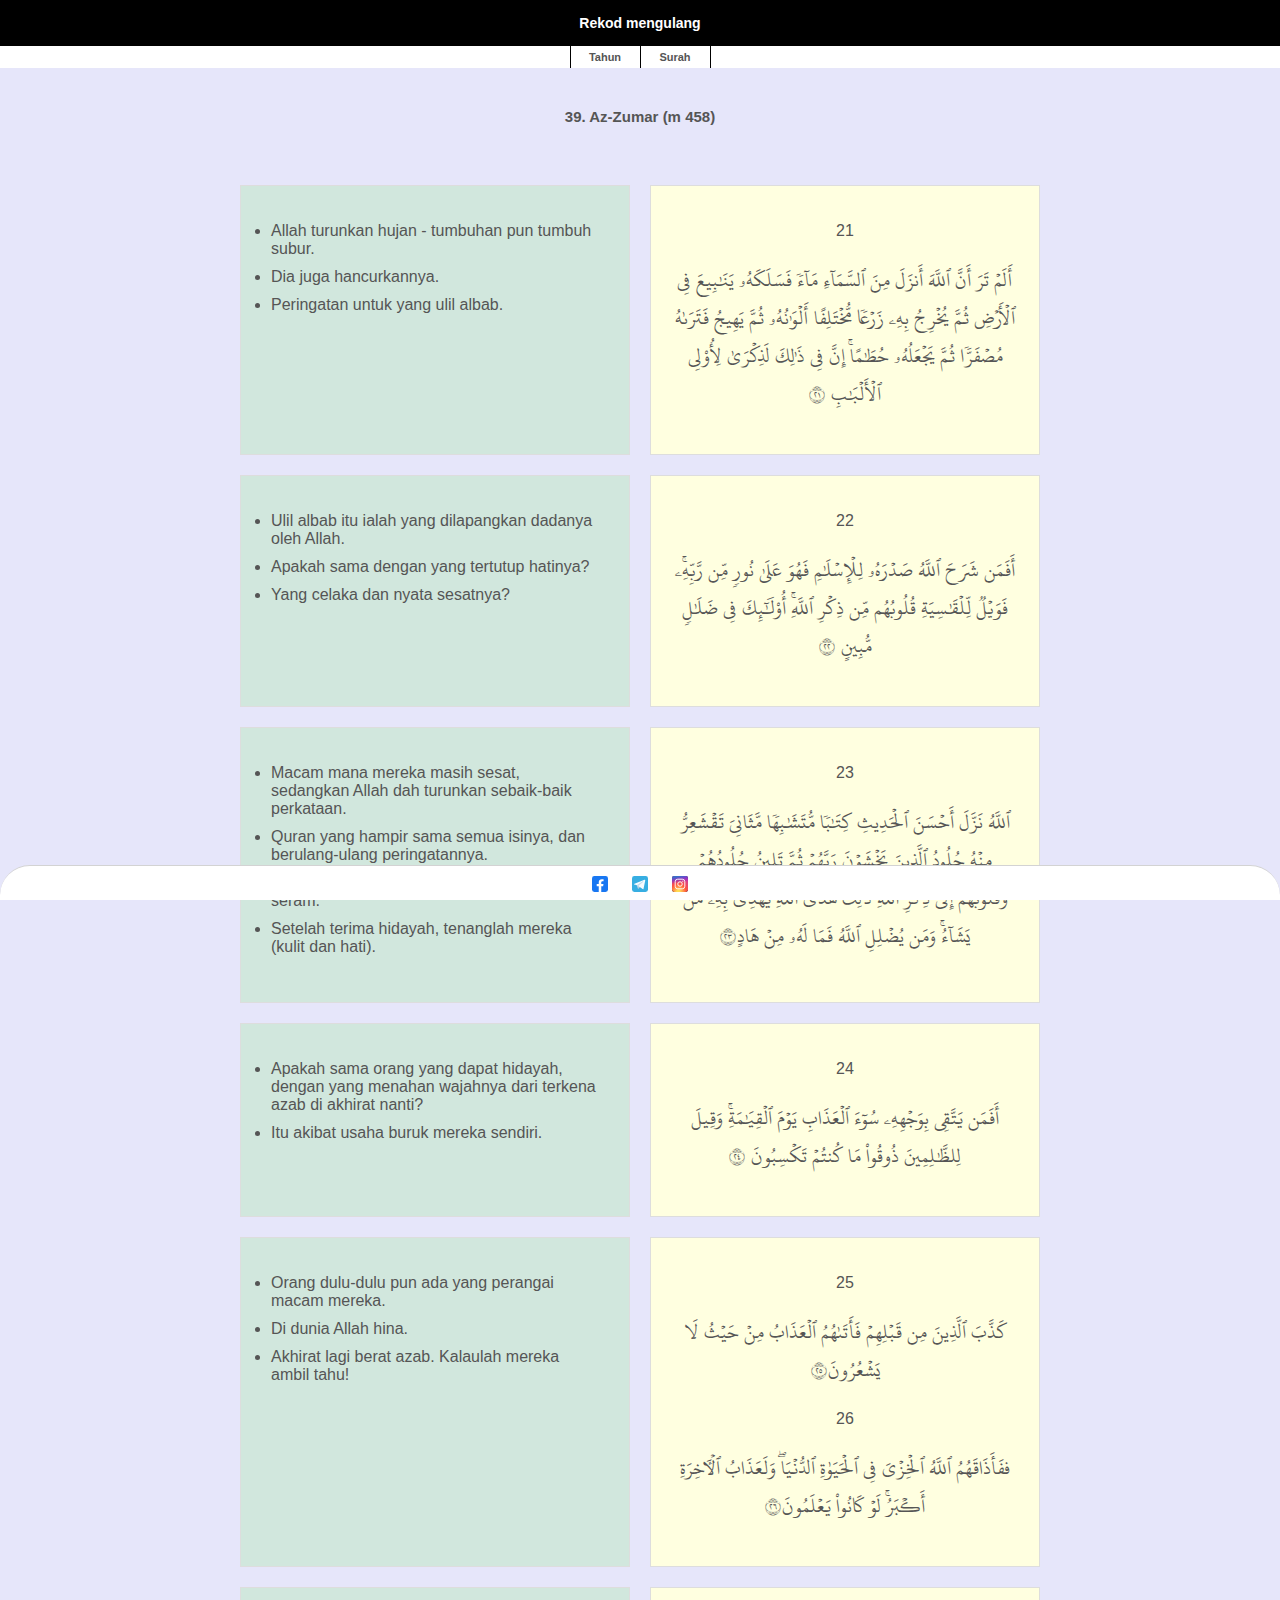
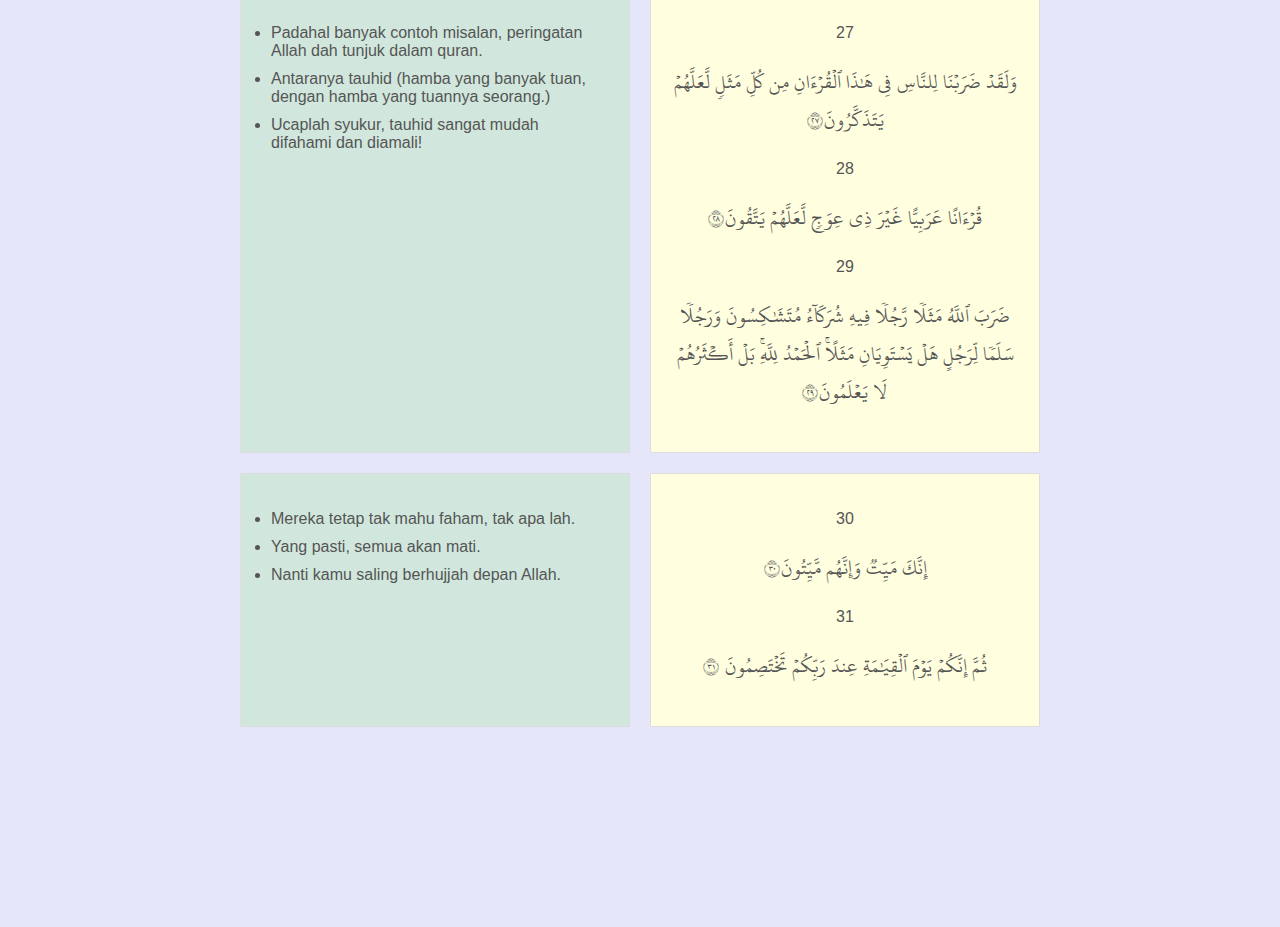
==== 039.azzumar.html @ 5398321b "a" ====
<!DOCTYPE html>
<html lang="en">
<head>
  <meta charset="UTF-8">
  <meta name="viewport" content="width=device-width, initial-scale=1.0">
  <title>Faham Hafal</title>
  <script src="scriptheader2.js"></script>
  <script src="header.js"></script>
  <link rel="stylesheet" href="faham/style.css">
</head>
<body>

<header2-component></header2-component>
<header-component></header-component>

<main>
<a class="name">39. Az-Zumar (m 458)</a>
	<div class="container-group">
		<div class="container container1">
			<ul>
			<li>Allah turunkan hujan - tumbuhan pun tumbuh subur.</li>
			<li>Dia juga hancurkannya.</li>
			<li>Peringatan untuk yang ulil albab.</li>
			</ul>
		</div>
		<div class="container container2">
			<p>21</p>
			<p class="qur">أَلَمۡ تَرَ أَنَّ ٱللَّهَ أَنزَلَ مِنَ ٱلسَّمَآءِ مَآءٗ فَسَلَكَهُۥ يَنَٰبِيعَ فِي ٱلۡأَرۡضِ ثُمَّ يُخۡرِجُ بِهِۦ زَرۡعٗا مُّخۡتَلِفًا أَلۡوَٰنُهُۥ ثُمَّ يَهِيجُ فَتَرَىٰهُ مُصۡفَرّٗا ثُمَّ يَجۡعَلُهُۥ حُطَٰمًاۚ إِنَّ فِي ذَٰلِكَ لَذِكۡرَىٰ لِأُوْلِي ٱلۡأَلۡبَٰبِ ٢١</p>
		</div>
	</div>
	<div class="container-group">
		<div class="container container1">
			<ul>
			<li>Ulil albab itu ialah yang dilapangkan dadanya oleh Allah.</li>
			<li>Apakah sama dengan yang tertutup hatinya?</li>
			<li>Yang celaka dan nyata sesatnya?</li>
			</ul>
		</div>
		<div class="container container2">
			<p>22</p>
			<p class="qur">أَفَمَن شَرَحَ ٱللَّهُ صَدۡرَهُۥ لِلۡإِسۡلَٰمِ فَهُوَ عَلَىٰ نُورٖ مِّن رَّبِّهِۦۚ فَوَيۡلٞ لِّلۡقَٰسِيَةِ قُلُوبُهُم مِّن ذِكۡرِ ٱللَّهِۚ أُوْلَٰٓئِكَ فِي ضَلَٰلٖ مُّبِينٍ ٢٢</p>
		</div>
	</div>
	<div class="container-group">
		<div class="container container1">
			<ul>
			<li>Macam mana mereka masih sesat, sedangkan Allah dah turunkan sebaik-baik perkataan.</li>
			<li>Quran yang hampir sama semua isinya, dan berulang-ulang peringatannya.</li>
			<li>Yang takutkan Tuhan, awalnya merasa seram.</li>
			<li>Setelah terima hidayah, tenanglah mereka (kulit dan hati).</li>
			</ul>
		</div>
		<div class="container container2">
			<p>23</p>
			<p class="qur">ٱللَّهُ نَزَّلَ أَحۡسَنَ ٱلۡحَدِيثِ كِتَٰبٗا مُّتَشَٰبِهٗا مَّثَانِيَ تَقۡشَعِرُّ مِنۡهُ جُلُودُ ٱلَّذِينَ يَخۡشَوۡنَ رَبَّهُمۡ ثُمَّ تَلِينُ جُلُودُهُمۡ وَقُلُوبُهُمۡ إِلَىٰ ذِكۡرِ ٱللَّهِۚ ذَٰلِكَ هُدَى ٱللَّهِ يَهۡدِي بِهِۦ مَن يَشَآءُۚ وَمَن يُضۡلِلِ ٱللَّهُ فَمَا لَهُۥ مِنۡ هَادٍ٢٣</p>
		</div>
	</div>
	<div class="container-group">
		<div class="container container1">
			<ul>
			<li>Apakah sama orang yang dapat hidayah, dengan yang menahan wajahnya dari terkena azab di akhirat nanti?</li>
			<li>Itu akibat usaha buruk mereka sendiri.</li>
			</ul>
		</div>
		<div class="container container2">
			<p>24</p>
			<p class="qur">أَفَمَن يَتَّقِي بِوَجۡهِهِۦ سُوٓءَ ٱلۡعَذَابِ يَوۡمَ ٱلۡقِيَٰمَةِۚ وَقِيلَ لِلظَّٰلِمِينَ ذُوقُواْ مَا كُنتُمۡ تَكۡسِبُونَ ٢٤</p>
		</div>
	</div>
	<div class="container-group">
		<div class="container container1">
			<ul>
			<li>Orang dulu-dulu pun ada yang perangai macam mereka.</li>
			<li>Di dunia Allah hina.</li>
			<li>Akhirat lagi berat azab. Kalaulah mereka ambil tahu!</li>
			</ul>
		</div>
		<div class="container container2">
			<p>25</p>
			<p class="qur">كَذَّبَ ٱلَّذِينَ مِن قَبۡلِهِمۡ فَأَتَىٰهُمُ ٱلۡعَذَابُ مِنۡ حَيۡثُ لَا يَشۡعُرُونَ٢٥</p>
			<p>26</p>
			<p class="qur">ففَأَذَاقَهُمُ ٱللَّهُ ٱلۡخِزۡيَ فِي ٱلۡحَيَوٰةِ ٱلدُّنۡيَاۖ وَلَعَذَابُ ٱلۡأٓخِرَةِ أَكۡبَرُۚ لَوۡ كَانُواْ يَعۡلَمُونَ٢٦</p>
		</div>
	</div>
	<div class="container-group">
		<div class="container container1">
			<ul>
			<li>Padahal banyak contoh misalan, peringatan Allah dah tunjuk dalam quran.</li>
			<li>Antaranya tauhid (hamba yang banyak tuan, dengan hamba yang tuannya seorang.)</li>
			<li>Ucaplah syukur, tauhid sangat mudah difahami dan diamali!</li>
			</ul>
		</div>
		<div class="container container2">
			<p>27</p>
			<p class="qur">وَلَقَدۡ ضَرَبۡنَا لِلنَّاسِ فِي هَٰذَا ٱلۡقُرۡءَانِ مِن كُلِّ مَثَلٖ لَّعَلَّهُمۡ يَتَذَكَّرُونَ٢٧</p>
			<p>28</p>
			<p class="qur">قُرۡءَانًا عَرَبِيًّا غَيۡرَ ذِي عِوَجٖ لَّعَلَّهُمۡ يَتَّقُونَ٢٨</p>
			<p>29</p>
			<p class="qur">ضَرَبَ ٱللَّهُ مَثَلٗا رَّجُلٗا فِيهِ شُرَكَآءُ مُتَشَٰكِسُونَ وَرَجُلٗا سَلَمٗا لِّرَجُلٍ هَلۡ يَسۡتَوِيَانِ مَثَلًاۚ ٱلۡحَمۡدُ لِلَّهِۚ بَلۡ أَكۡثَرُهُمۡ لَا يَعۡلَمُونَ٢٩</p>
		</div>
	</div>
	<div class="container-group">
		<div class="container container1">
			<ul>
			<li>Mereka tetap tak mahu faham, tak apa lah.</li>
			<li>Yang pasti, semua akan mati.</li>
			<li>Nanti kamu saling berhujjah depan Allah.</li>
			</ul>
		</div>
		<div class="container container2">
			<p>30</p>
			<p class="qur">إِنَّكَ مَيِّتٞ وَإِنَّهُم مَّيِّتُونَ٣٠</p>
			<p>31</p>
			<p class="qur">ثُمَّ إِنَّكُمۡ يَوۡمَ ٱلۡقِيَٰمَةِ عِندَ رَبِّكُمۡ تَخۡتَصِمُونَ ٣١</p>
		</div>
	</div>
</main>

</body>
</html>
---- faham/style.css ----
@font-face { font-family: amiri; src: url('AmiriQuran-Regular.ttf'); }
@font-face { font-family: hafs; src: url('hafs.ttf'); }
@font-face { font-family: uthman; src: url('uthman.ttf'); }

body {
	overflow-y: scroll;
	background-color: #E6E6FA;
	margin: 0;
	font-size: 16px;
	font-family: Arial, sans-serif;
	color: #555;	
}

.qur {
    direction: rtl;
	font-family: hafs;
    font-size: 21px;
}

main {
	margin: 0px auto;
	max-width: 50rem;
	width: 95%;
	margin-bottom: 200px;
	display: flex;
	flex-direction: column;
	gap: 20px; /* Space between each container group */
}

.name {
	font-size: 15px;
	color: #555;
	font-weight: bold;
	display: block;
	text-align: center;
	margin: 40px 20px;
}

.container-group {
	display: flex;
	gap: 20px; /* Space between containers within the group */
}

.container {
	flex: 1;
	padding: 20px;
	background-color: lightgray;
	border: 1px solid #ddd;
}

.container1 {
	background-color: #d1e7dd; /* Light green */
	text-align: left;
}

.container2 {
	background-color: lightyellow;
	text-align: center;
}

ul {
	padding: 0 10px;
}

li {
	padding-bottom: 10px;
}

@media (max-width: 600px) {
	.container-group {
		flex-direction: column;
		}
	}
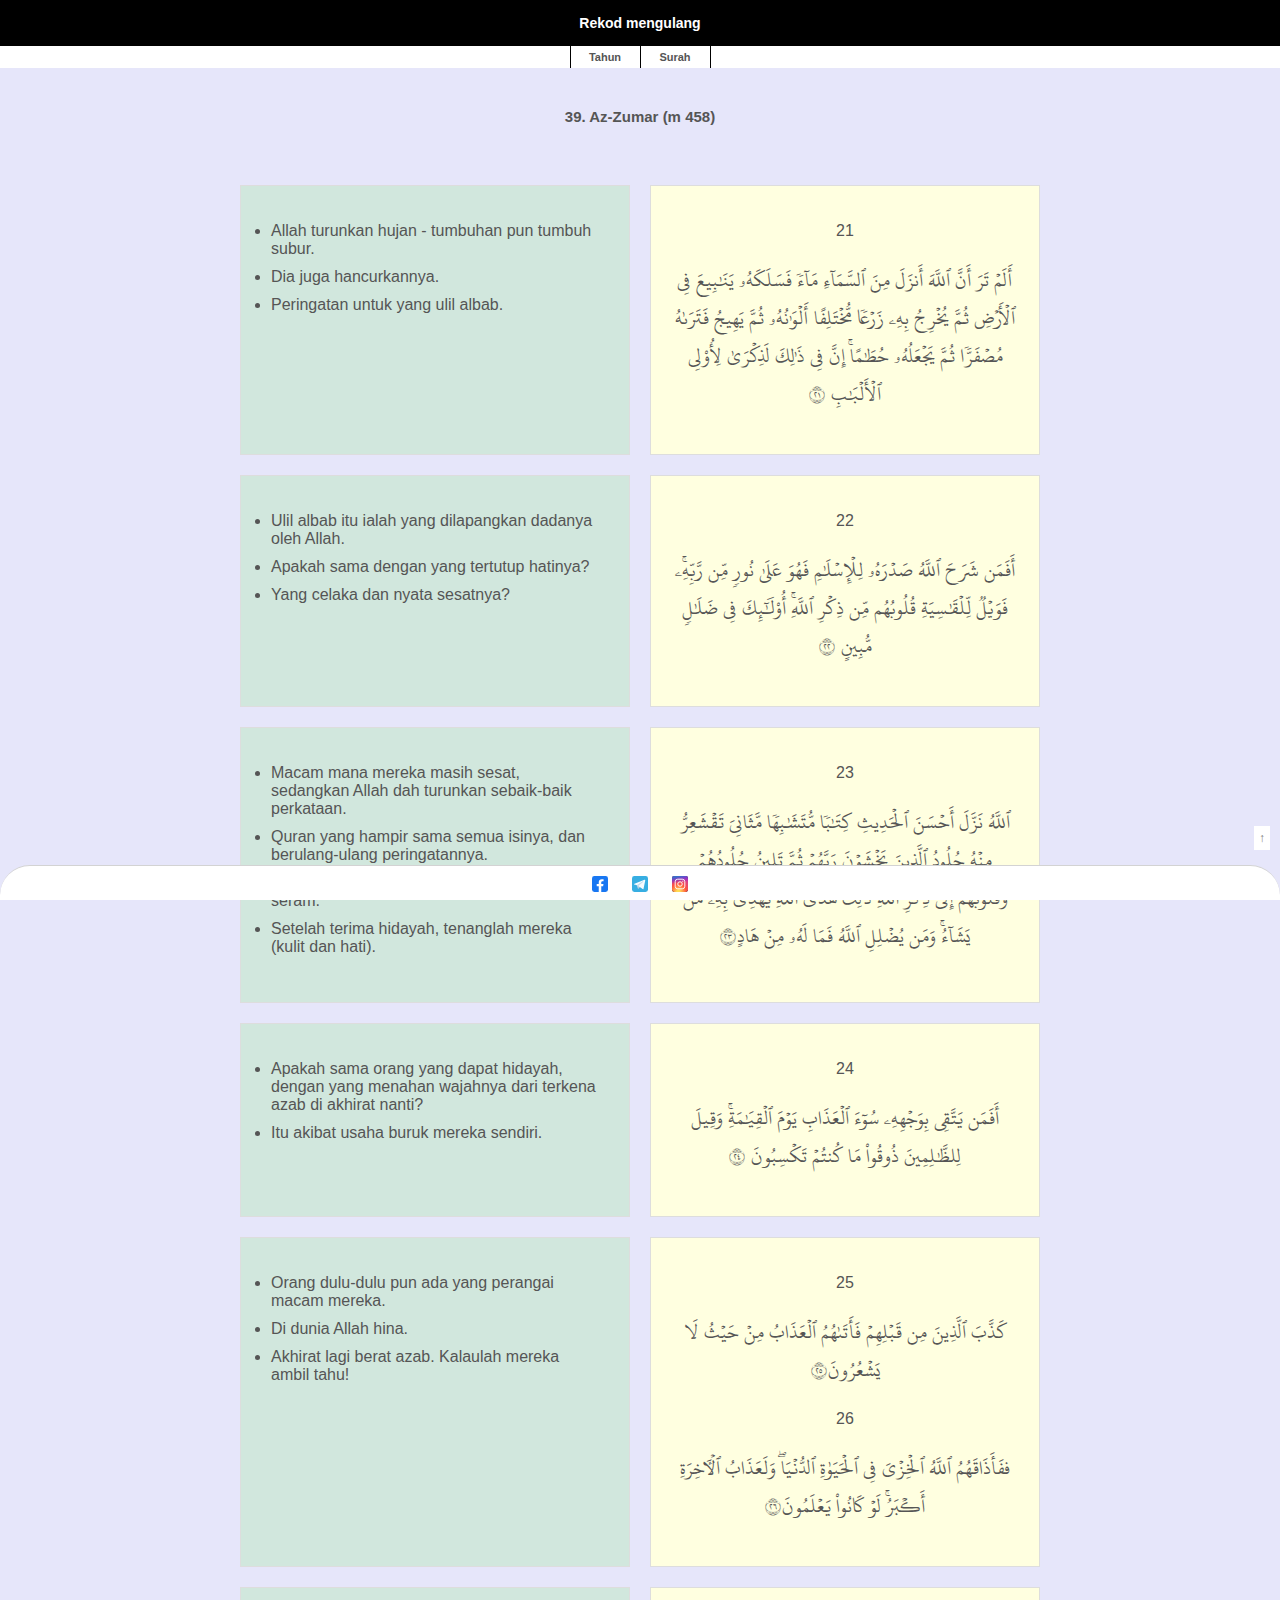
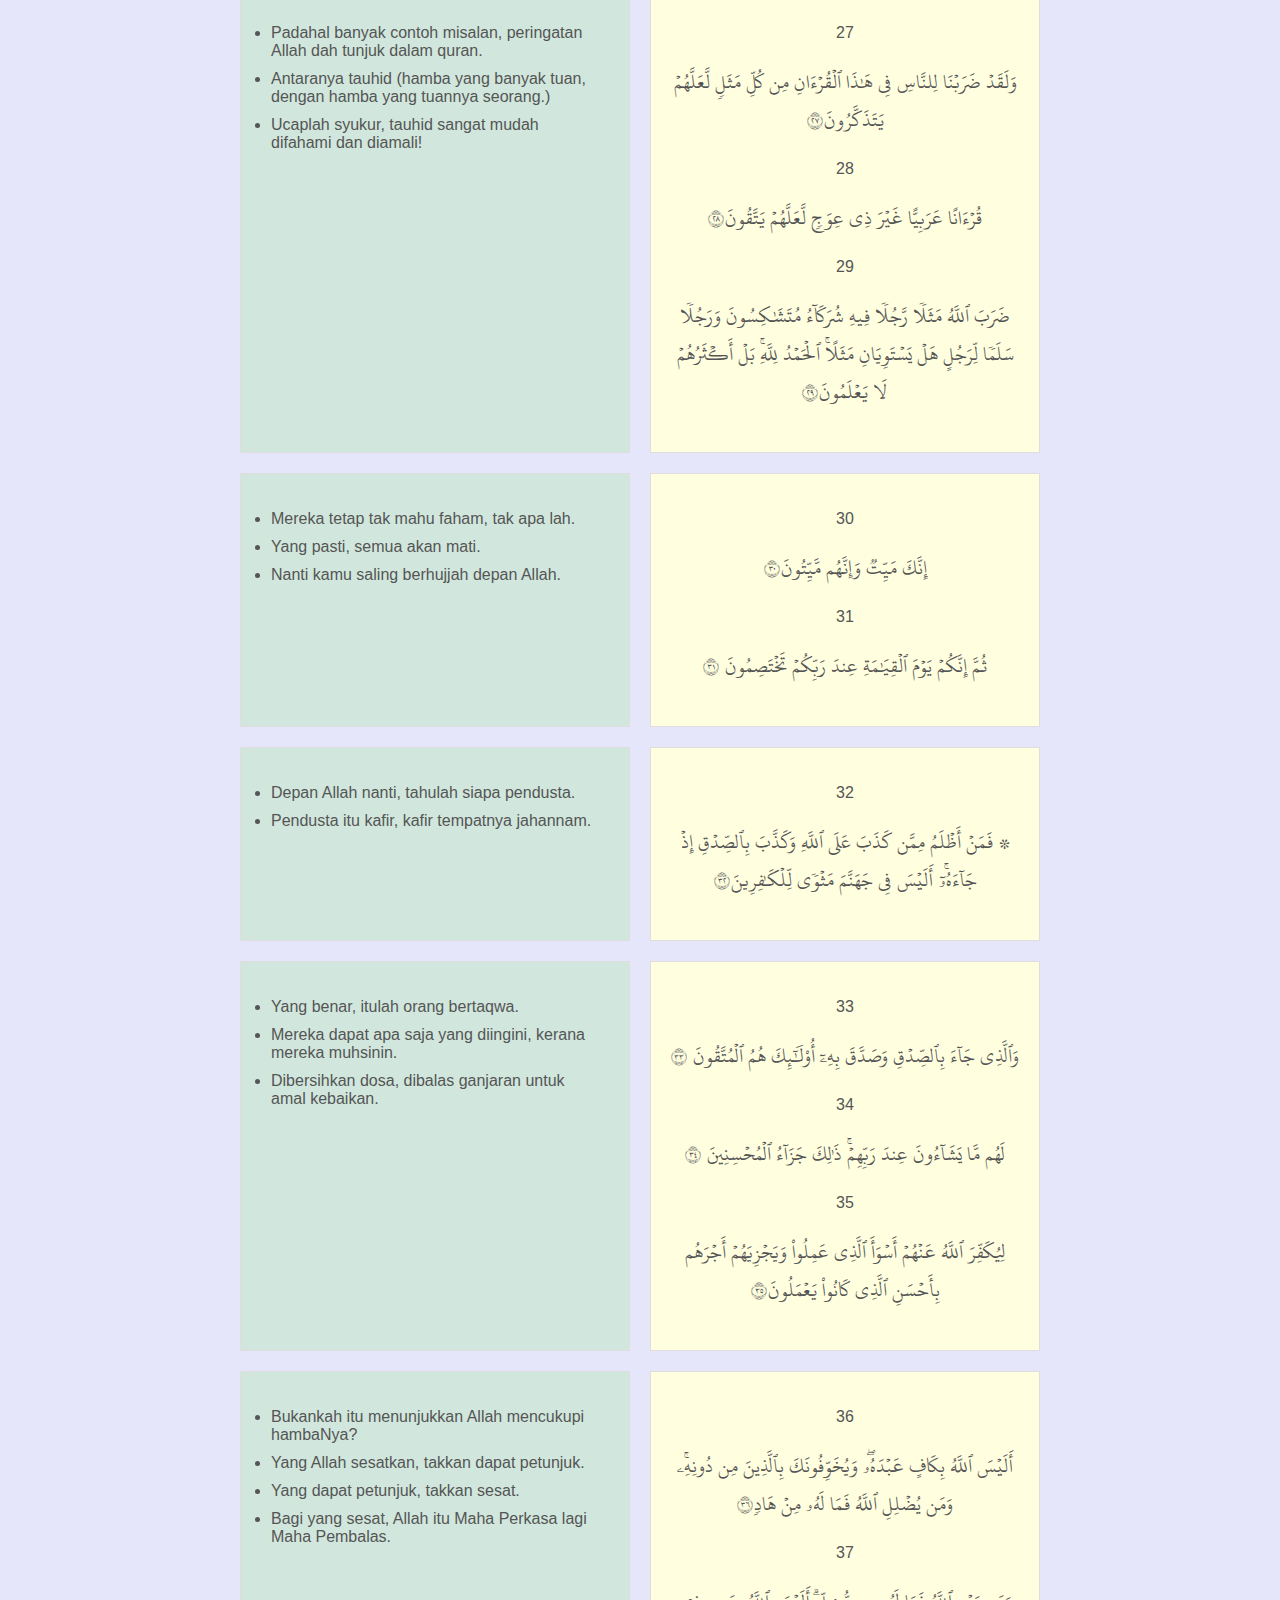
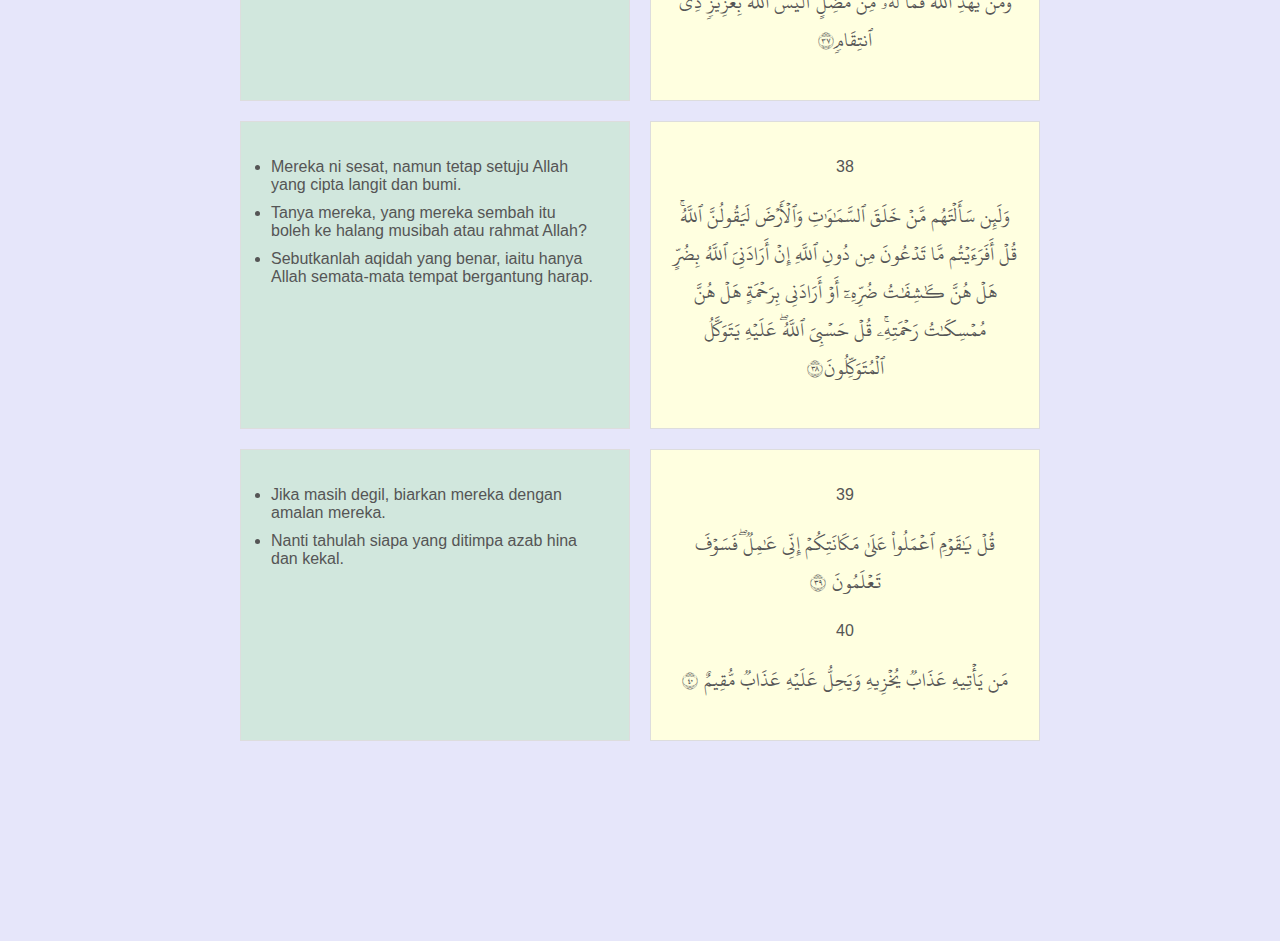
==== commit e2751a64: "a" ====
--- a/039.azzumar.html
+++ b/039.azzumar.html
@@ -114,6 +114,78 @@
 			<p class="qur">ثُمَّ إِنَّكُمۡ يَوۡمَ ٱلۡقِيَٰمَةِ عِندَ رَبِّكُمۡ تَخۡتَصِمُونَ ٣١</p>
 		</div>
 	</div>
+	<div class="container-group">
+		<div class="container container1">
+			<ul>
+			<li>Depan Allah nanti, tahulah siapa pendusta.</li>
+			<li>Pendusta itu kafir, kafir tempatnya jahannam.</li>
+			</ul>
+		</div>
+		<div class="container container2">
+			<p>32</p>
+			<p class="qur">۞ فَمَنۡ أَظۡلَمُ مِمَّن كَذَبَ عَلَى ٱللَّهِ وَكَذَّبَ بِٱلصِّدۡقِ إِذۡ جَآءَهُۥٓۚ أَلَيۡسَ فِي جَهَنَّمَ مَثۡوٗى لِّلۡكَٰفِرِينَ٣٢</p>
+		</div>
+	</div>
+	<div class="container-group">
+		<div class="container container1">
+			<ul>
+			<li>Yang benar, itulah orang bertaqwa.</li>
+			<li>Mereka dapat apa saja yang diingini, kerana mereka muhsinin.</li>
+			<li>Dibersihkan dosa, dibalas ganjaran untuk amal kebaikan.</li>
+			</ul>
+		</div>
+		<div class="container container2">
+			<p>33</p>
+			<p class="qur">وَٱلَّذِي جَآءَ بِٱلصِّدۡقِ وَصَدَّقَ بِهِۦٓ أُوْلَٰٓئِكَ هُمُ ٱلۡمُتَّقُونَ ٣٣</p>
+			<p>34</p>
+			<p class="qur">لَهُم مَّا يَشَآءُونَ عِندَ رَبِّهِمۡۚ ذَٰلِكَ جَزَآءُ ٱلۡمُحۡسِنِينَ ٣٤</p>
+			<p>35</p>
+			<p class="qur">لِيُكَفِّرَ ٱللَّهُ عَنۡهُمۡ أَسۡوَأَ ٱلَّذِي عَمِلُواْ وَيَجۡزِيَهُمۡ أَجۡرَهُم بِأَحۡسَنِ ٱلَّذِي كَانُواْ يَعۡمَلُونَ٣٥</p>
+		</div>
+	</div>
+	<div class="container-group">
+		<div class="container container1">
+			<ul>
+			<li>Bukankah itu menunjukkan Allah mencukupi hambaNya?</li>
+			<li>Yang Allah sesatkan, takkan dapat petunjuk.</li>
+			<li>Yang dapat petunjuk, takkan sesat.</li>
+			<li>Bagi yang sesat, Allah itu Maha Perkasa lagi Maha Pembalas.</li>
+			</ul>
+		</div>
+		<div class="container container2">
+			<p>36</p>
+			<p class="qur">أَلَيۡسَ ٱللَّهُ بِكَافٍ عَبۡدَهُۥۖ وَيُخَوِّفُونَكَ بِٱلَّذِينَ مِن دُونِهِۦۚ وَمَن يُضۡلِلِ ٱللَّهُ فَمَا لَهُۥ مِنۡ هَادٖ٣٦</p>
+			<p>37</p>
+			<p class="qur">وَمَن يَهۡدِ ٱللَّهُ فَمَا لَهُۥ مِن مُّضِلٍّۗ أَلَيۡسَ ٱللَّهُ بِعَزِيزٖ ذِي ٱنتِقَامٖ٣٧</p>
+		</div>
+	</div>
+	<div class="container-group">
+		<div class="container container1">
+			<ul>
+			<li>Mereka ni sesat, namun tetap setuju Allah yang cipta langit dan bumi.</li>
+			<li>Tanya mereka, yang mereka sembah itu boleh ke halang musibah atau rahmat Allah?</li>
+			<li>Sebutkanlah aqidah yang benar, iaitu hanya Allah semata-mata tempat bergantung harap.</li>
+			</ul>
+		</div>
+		<div class="container container2">
+			<p>38</p>
+			<p class="qur">وَلَئِن سَأَلۡتَهُم مَّنۡ خَلَقَ ٱلسَّمَٰوَٰتِ وَٱلۡأَرۡضَ لَيَقُولُنَّ ٱللَّهُۚ قُلۡ أَفَرَءَيۡتُم مَّا تَدۡعُونَ مِن دُونِ ٱللَّهِ إِنۡ أَرَادَنِيَ ٱللَّهُ بِضُرٍّ هَلۡ هُنَّ كَٰشِفَٰتُ ضُرِّهِۦٓ أَوۡ أَرَادَنِي بِرَحۡمَةٍ هَلۡ هُنَّ مُمۡسِكَٰتُ رَحۡمَتِهِۦۚ قُلۡ حَسۡبِيَ ٱللَّهُۖ عَلَيۡهِ يَتَوَكَّلُ ٱلۡمُتَوَكِّلُونَ٣٨</p>
+		</div>
+	</div>
+	<div class="container-group">
+		<div class="container container1">
+			<ul>
+			<li>Jika masih degil, biarkan mereka dengan amalan mereka.</li>
+			<li>Nanti tahulah siapa yang ditimpa azab hina dan kekal.</li>
+			</ul>
+		</div>
+		<div class="container container2">
+			<p>39</p>
+			<p class="qur">قُلۡ يَٰقَوۡمِ ٱعۡمَلُواْ عَلَىٰ مَكَانَتِكُمۡ إِنِّي عَٰمِلٞۖ فَسَوۡفَ تَعۡلَمُونَ ٣٩</p>
+			<p>40</p>
+			<p class="qur">مَن يَأۡتِيهِ عَذَابٞ يُخۡزِيهِ وَيَحِلُّ عَلَيۡهِ عَذَابٞ مُّقِيمٌ ٤٠</p>
+		</div>
+	</div>
 </main>
 
 </body>
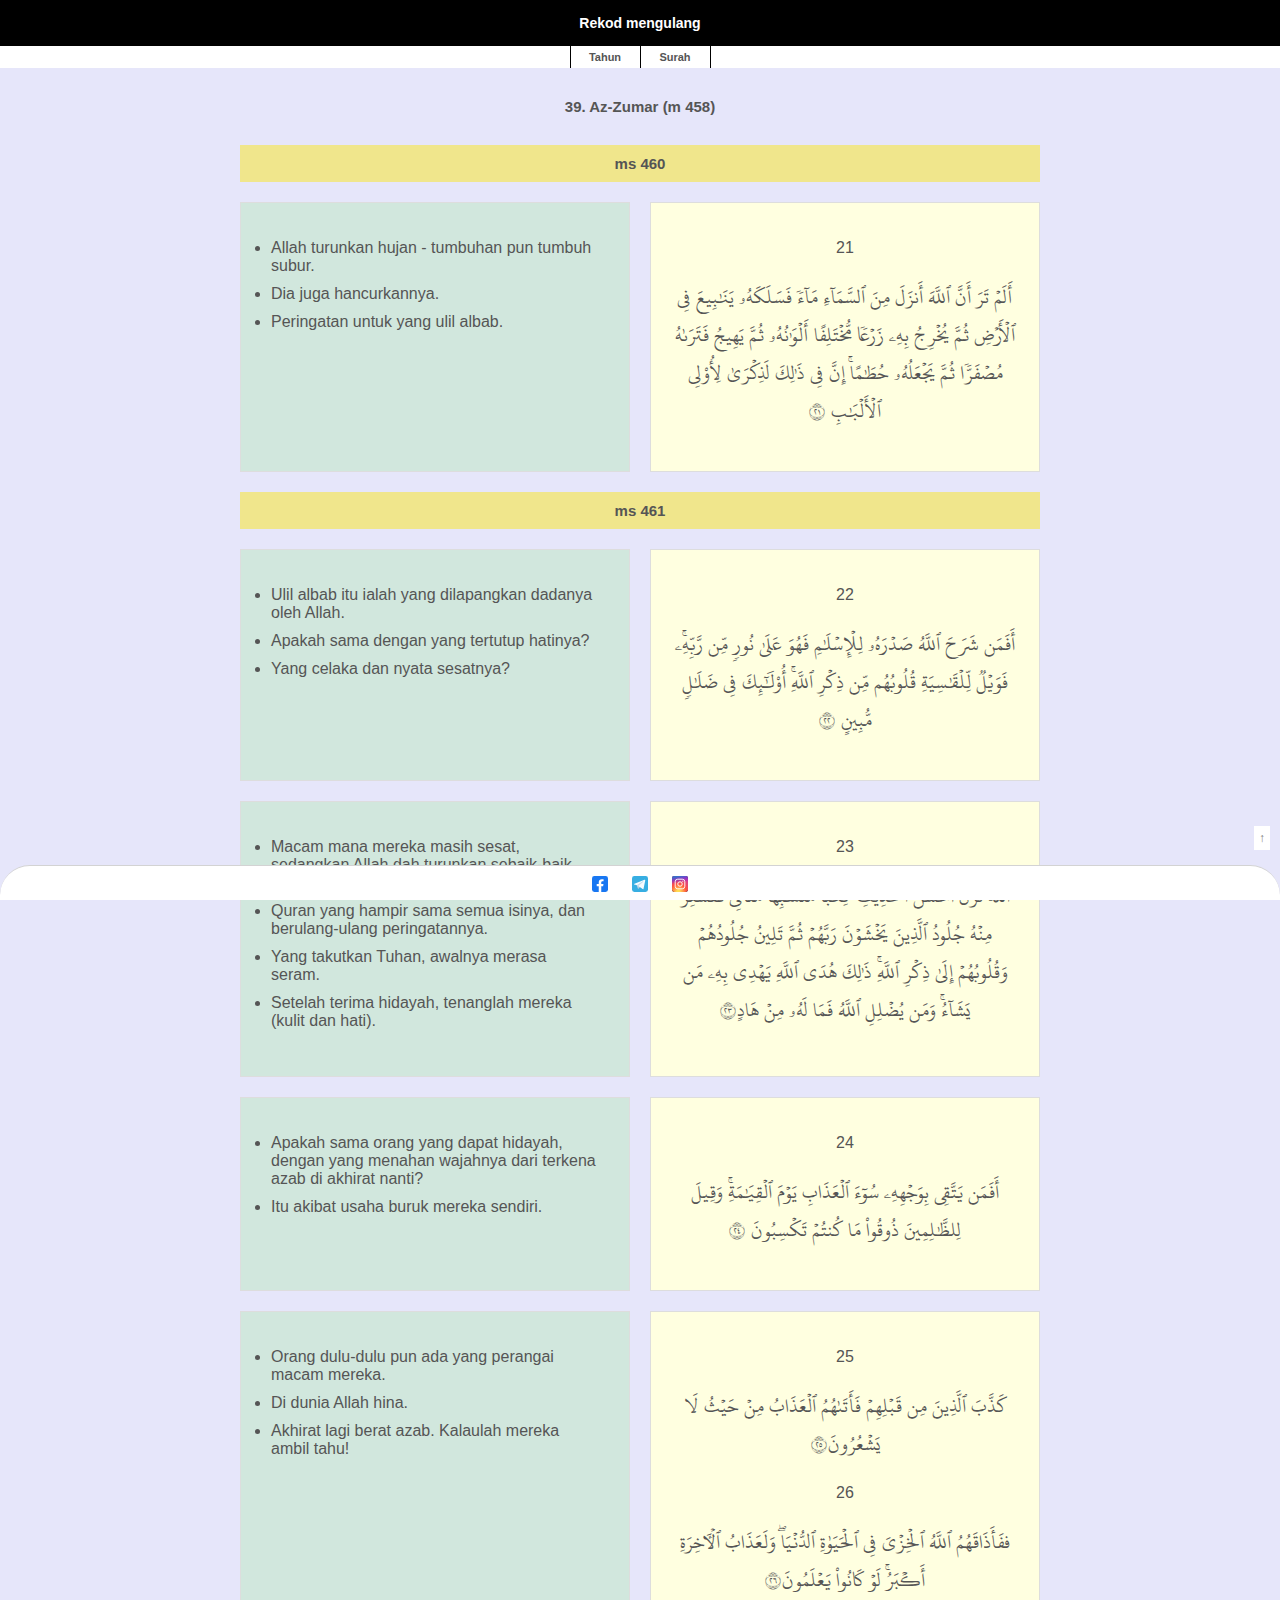
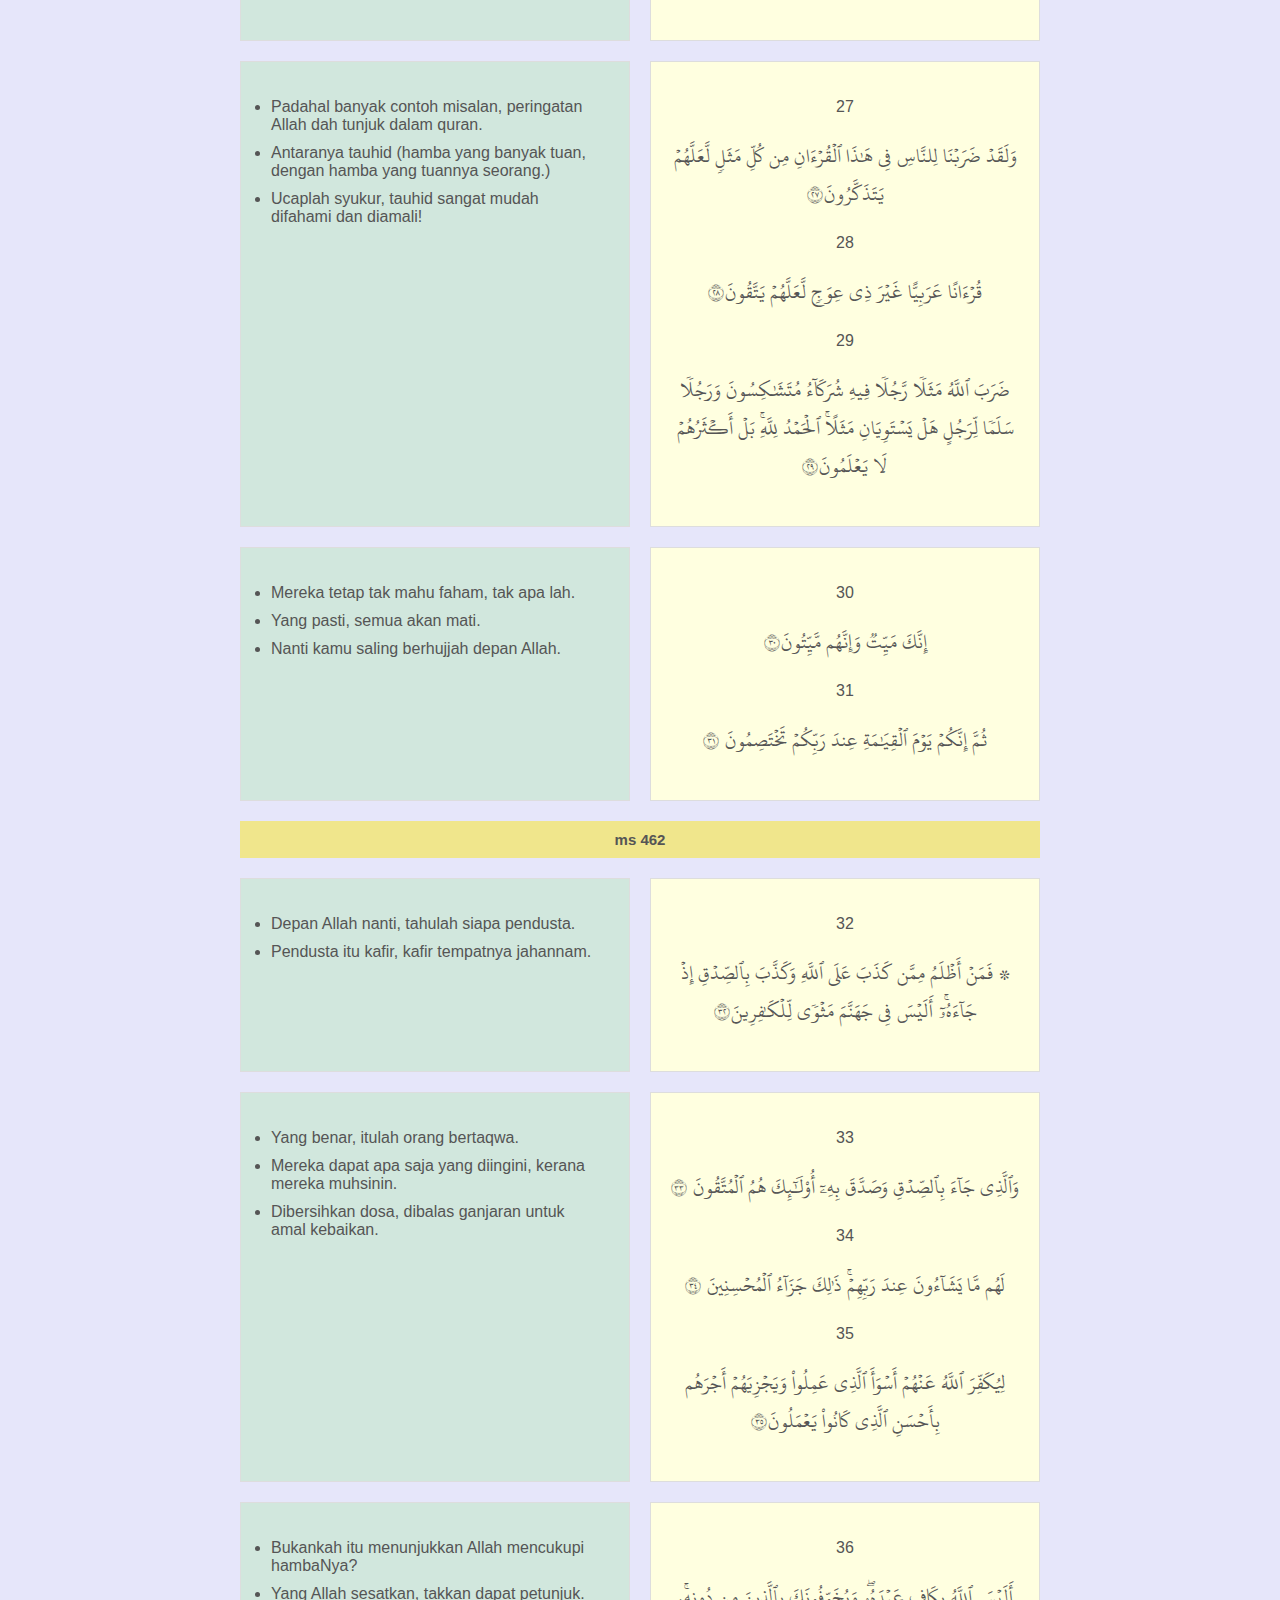
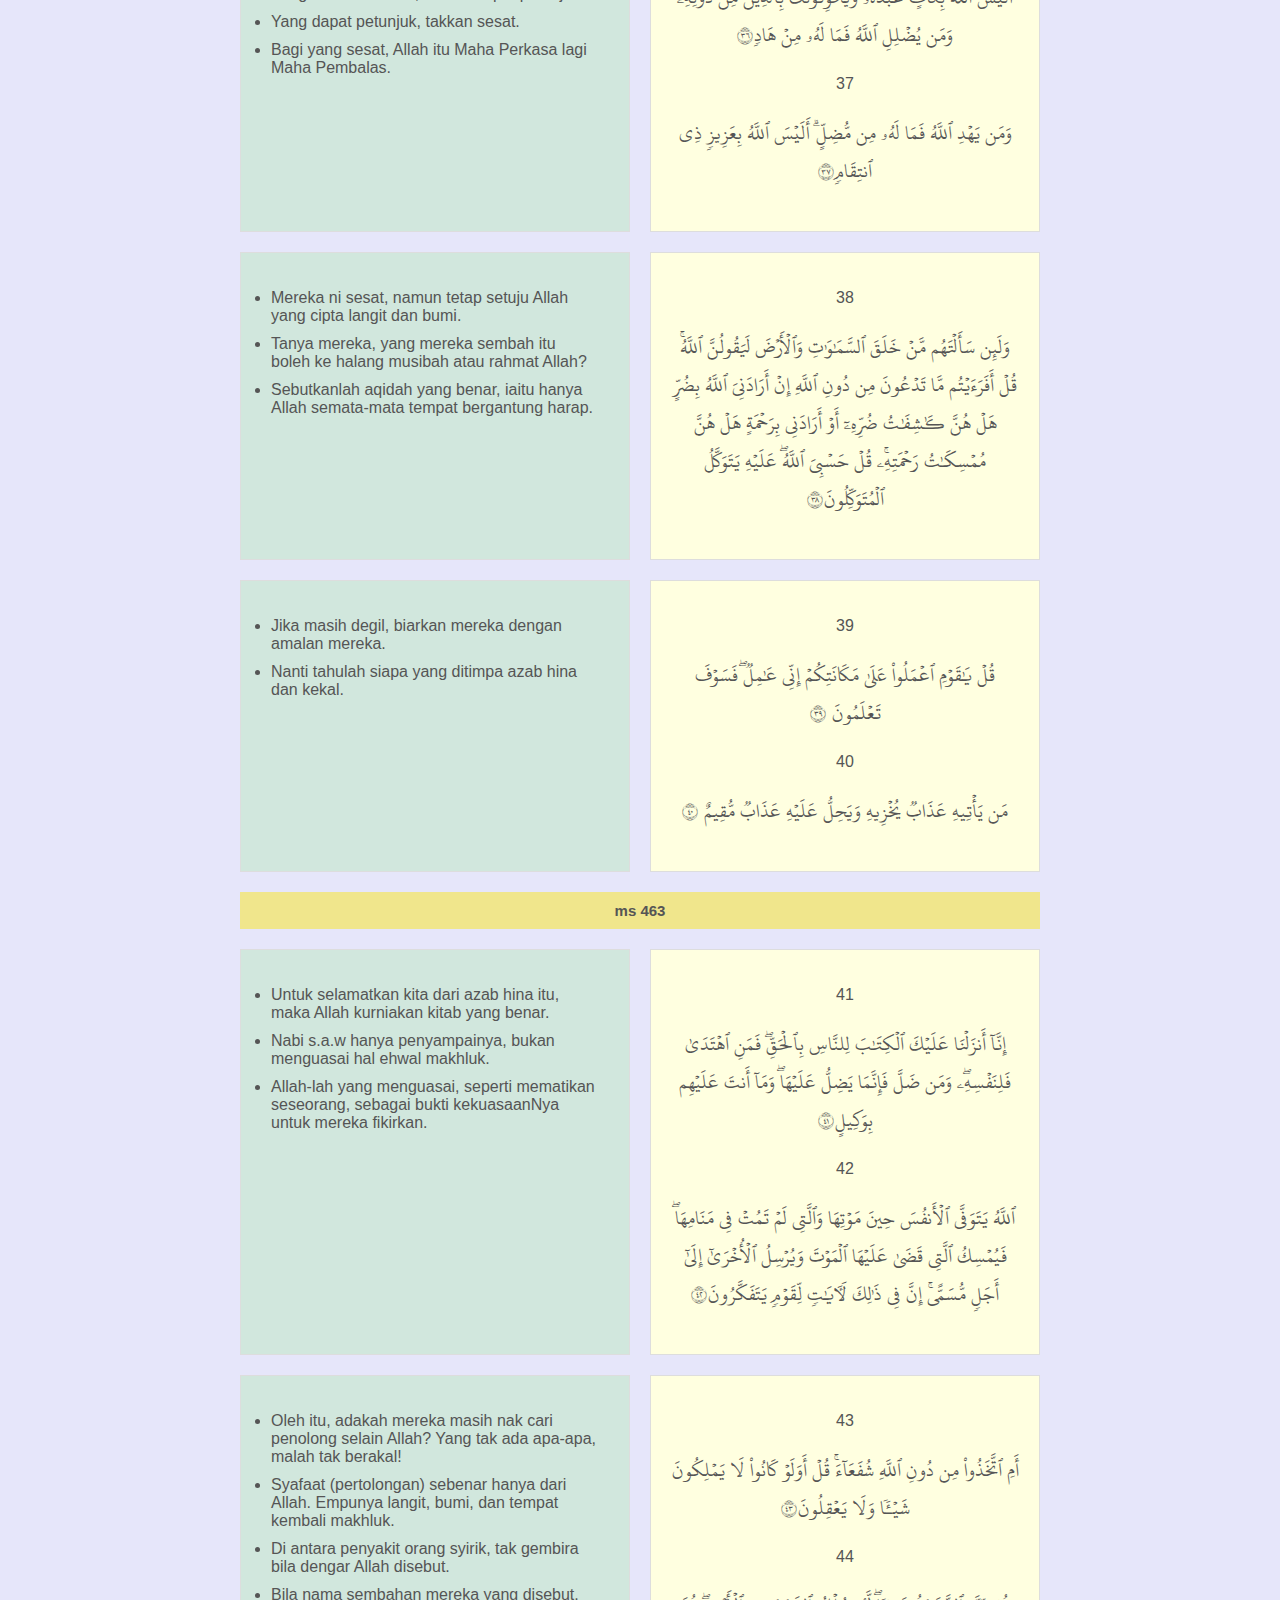
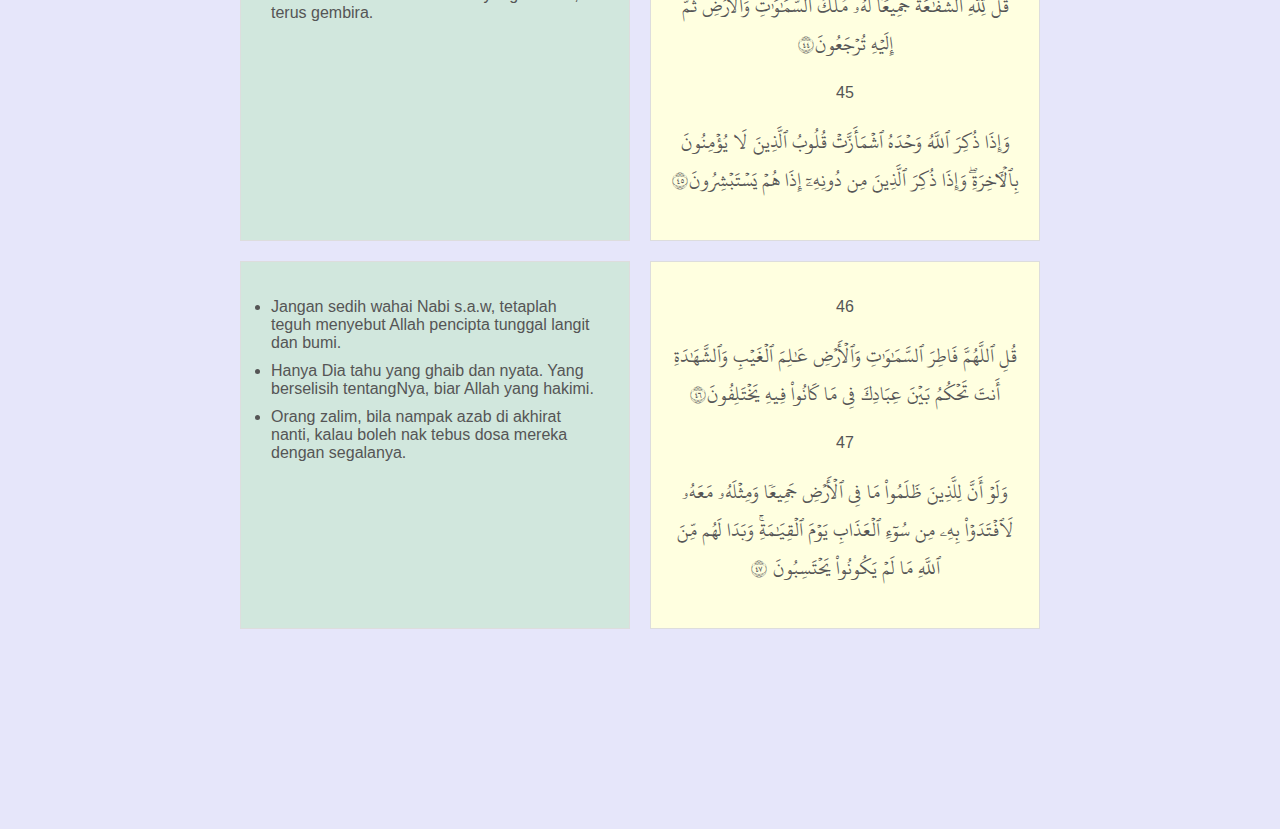
==== commit 267440b0: "a" ====
--- a/039.azzumar.html
+++ b/039.azzumar.html
@@ -15,6 +15,9 @@
 
 <main>
 <a class="name">39. Az-Zumar (m 458)</a>
+	
+	<a class="name bg1">ms 460</a>
+	
 	<div class="container-group">
 		<div class="container container1">
 			<ul>
@@ -28,6 +31,9 @@
 			<p class="qur">أَلَمۡ تَرَ أَنَّ ٱللَّهَ أَنزَلَ مِنَ ٱلسَّمَآءِ مَآءٗ فَسَلَكَهُۥ يَنَٰبِيعَ فِي ٱلۡأَرۡضِ ثُمَّ يُخۡرِجُ بِهِۦ زَرۡعٗا مُّخۡتَلِفًا أَلۡوَٰنُهُۥ ثُمَّ يَهِيجُ فَتَرَىٰهُ مُصۡفَرّٗا ثُمَّ يَجۡعَلُهُۥ حُطَٰمًاۚ إِنَّ فِي ذَٰلِكَ لَذِكۡرَىٰ لِأُوْلِي ٱلۡأَلۡبَٰبِ ٢١</p>
 		</div>
 	</div>
+	
+	<a class="name bg1">ms 461</a>
+	
 	<div class="container-group">
 		<div class="container container1">
 			<ul>
@@ -114,6 +120,9 @@
 			<p class="qur">ثُمَّ إِنَّكُمۡ يَوۡمَ ٱلۡقِيَٰمَةِ عِندَ رَبِّكُمۡ تَخۡتَصِمُونَ ٣١</p>
 		</div>
 	</div>
+	
+	<a class="name bg1">ms 462</a>
+	
 	<div class="container-group">
 		<div class="container container1">
 			<ul>
@@ -186,6 +195,57 @@
 			<p class="qur">مَن يَأۡتِيهِ عَذَابٞ يُخۡزِيهِ وَيَحِلُّ عَلَيۡهِ عَذَابٞ مُّقِيمٌ ٤٠</p>
 		</div>
 	</div>
+	
+	<a class="name bg1">ms 463</a>
+	
+	<div class="container-group">
+		<div class="container container1">
+			<ul>
+			<li>Untuk selamatkan kita dari azab hina itu, maka Allah kurniakan kitab yang benar.</li>
+			<li>Nabi s.a.w hanya penyampainya, bukan menguasai hal ehwal makhluk.</li>
+			<li>Allah-lah yang menguasai, seperti mematikan seseorang, sebagai bukti kekuasaanNya untuk mereka fikirkan.</li>
+			</ul>
+		</div>
+		<div class="container container2">
+			<p>41</p>
+			<p class="qur">إِنَّآ أَنزَلۡنَا عَلَيۡكَ ٱلۡكِتَٰبَ لِلنَّاسِ بِٱلۡحَقِّۖ فَمَنِ ٱهۡتَدَىٰ فَلِنَفۡسِهِۦۖ وَمَن ضَلَّ فَإِنَّمَا يَضِلُّ عَلَيۡهَاۖ وَمَآ أَنتَ عَلَيۡهِم بِوَكِيلٍ٤١</p>
+			<p>42</p>
+			<p class="qur">ٱللَّهُ يَتَوَفَّى ٱلۡأَنفُسَ حِينَ مَوۡتِهَا وَٱلَّتِي لَمۡ تَمُتۡ فِي مَنَامِهَاۖ فَيُمۡسِكُ ٱلَّتِي قَضَىٰ عَلَيۡهَا ٱلۡمَوۡتَ وَيُرۡسِلُ ٱلۡأُخۡرَىٰٓ إِلَىٰٓ أَجَلٖ مُّسَمًّىۚ إِنَّ فِي ذَٰلِكَ لَأٓيَٰتٖ لِّقَوۡمٖ يَتَفَكَّرُونَ٤٢</p>
+		</div>
+	</div>
+	<div class="container-group">
+		<div class="container container1">
+			<ul>
+			<li>Oleh itu, adakah mereka masih nak cari penolong selain Allah? Yang tak ada apa-apa, malah tak berakal!</li>
+			<li>Syafaat (pertolongan) sebenar hanya dari Allah. Empunya langit, bumi, dan tempat kembali makhluk.</li>
+			<li>Di antara penyakit orang syirik, tak gembira bila dengar Allah disebut.</li>
+			<li>Bila nama sembahan mereka yang disebut, terus gembira.</li>
+			</ul>
+		</div>
+		<div class="container container2">
+			<p>43</p>
+			<p class="qur">أَمِ ٱتَّخَذُواْ مِن دُونِ ٱللَّهِ شُفَعَآءَۚ قُلۡ أَوَلَوۡ كَانُواْ لَا يَمۡلِكُونَ شَيۡـٔٗا وَلَا يَعۡقِلُونَ٤٣</p>
+			<p>44</p>
+			<p class="qur">قُل لِّلَّهِ ٱلشَّفَٰعَةُ جَمِيعٗاۖ لَّهُۥ مُلۡكُ ٱلسَّمَٰوَٰتِ وَٱلۡأَرۡضِۖ ثُمَّ إِلَيۡهِ تُرۡجَعُونَ٤٤</p>
+			<p>45</p>
+			<p class="qur">وَإِذَا ذُكِرَ ٱللَّهُ وَحۡدَهُ ٱشۡمَأَزَّتۡ قُلُوبُ ٱلَّذِينَ لَا يُؤۡمِنُونَ بِٱلۡأٓخِرَةِۖ وَإِذَا ذُكِرَ ٱلَّذِينَ مِن دُونِهِۦٓ إِذَا هُمۡ يَسۡتَبۡشِرُونَ٤٥</p>
+		</div>
+	</div>
+	<div class="container-group">
+		<div class="container container1">
+			<ul>
+			<li>Jangan sedih wahai Nabi s.a.w, tetaplah teguh menyebut Allah pencipta tunggal langit dan bumi.</li>
+			<li>Hanya Dia tahu yang ghaib dan nyata. Yang berselisih tentangNya, biar Allah yang hakimi.</li>
+			<li>Orang zalim, bila nampak azab di akhirat nanti, kalau boleh nak tebus dosa mereka dengan segalanya.</li>
+			</ul>
+		</div>
+		<div class="container container2">
+			<p>46</p>
+			<p class="qur">قُلِ ٱللَّهُمَّ فَاطِرَ ٱلسَّمَٰوَٰتِ وَٱلۡأَرۡضِ عَٰلِمَ ٱلۡغَيۡبِ وَٱلشَّهَٰدَةِ أَنتَ تَحۡكُمُ بَيۡنَ عِبَادِكَ فِي مَا كَانُواْ فِيهِ يَخۡتَلِفُونَ٤٦</p>
+			<p>47</p>
+			<p class="qur">وَلَوۡ أَنَّ لِلَّذِينَ ظَلَمُواْ مَا فِي ٱلۡأَرۡضِ جَمِيعٗا وَمِثۡلَهُۥ مَعَهُۥ لَٱفۡتَدَوۡاْ بِهِۦ مِن سُوٓءِ ٱلۡعَذَابِ يَوۡمَ ٱلۡقِيَٰمَةِۚ وَبَدَا لَهُم مِّنَ ٱللَّهِ مَا لَمۡ يَكُونُواْ يَحۡتَسِبُونَ ٤٧</p>
+		</div>
+	</div>
 </main>
 
 </body>
--- a/faham/style.css
+++ b/faham/style.css
@@ -18,7 +18,7 @@
 }
 
 main {
-	margin: 0px auto;
+	margin: 20px auto;
 	max-width: 50rem;
 	width: 95%;
 	margin-bottom: 200px;
@@ -33,7 +33,11 @@
 	font-weight: bold;
 	display: block;
 	text-align: center;
-	margin: 40px 20px;
+	padding: 10px 20px 10px 20px;
+}
+
+.bg1 {
+	background-color: khaki;
 }
 
 .container-group {
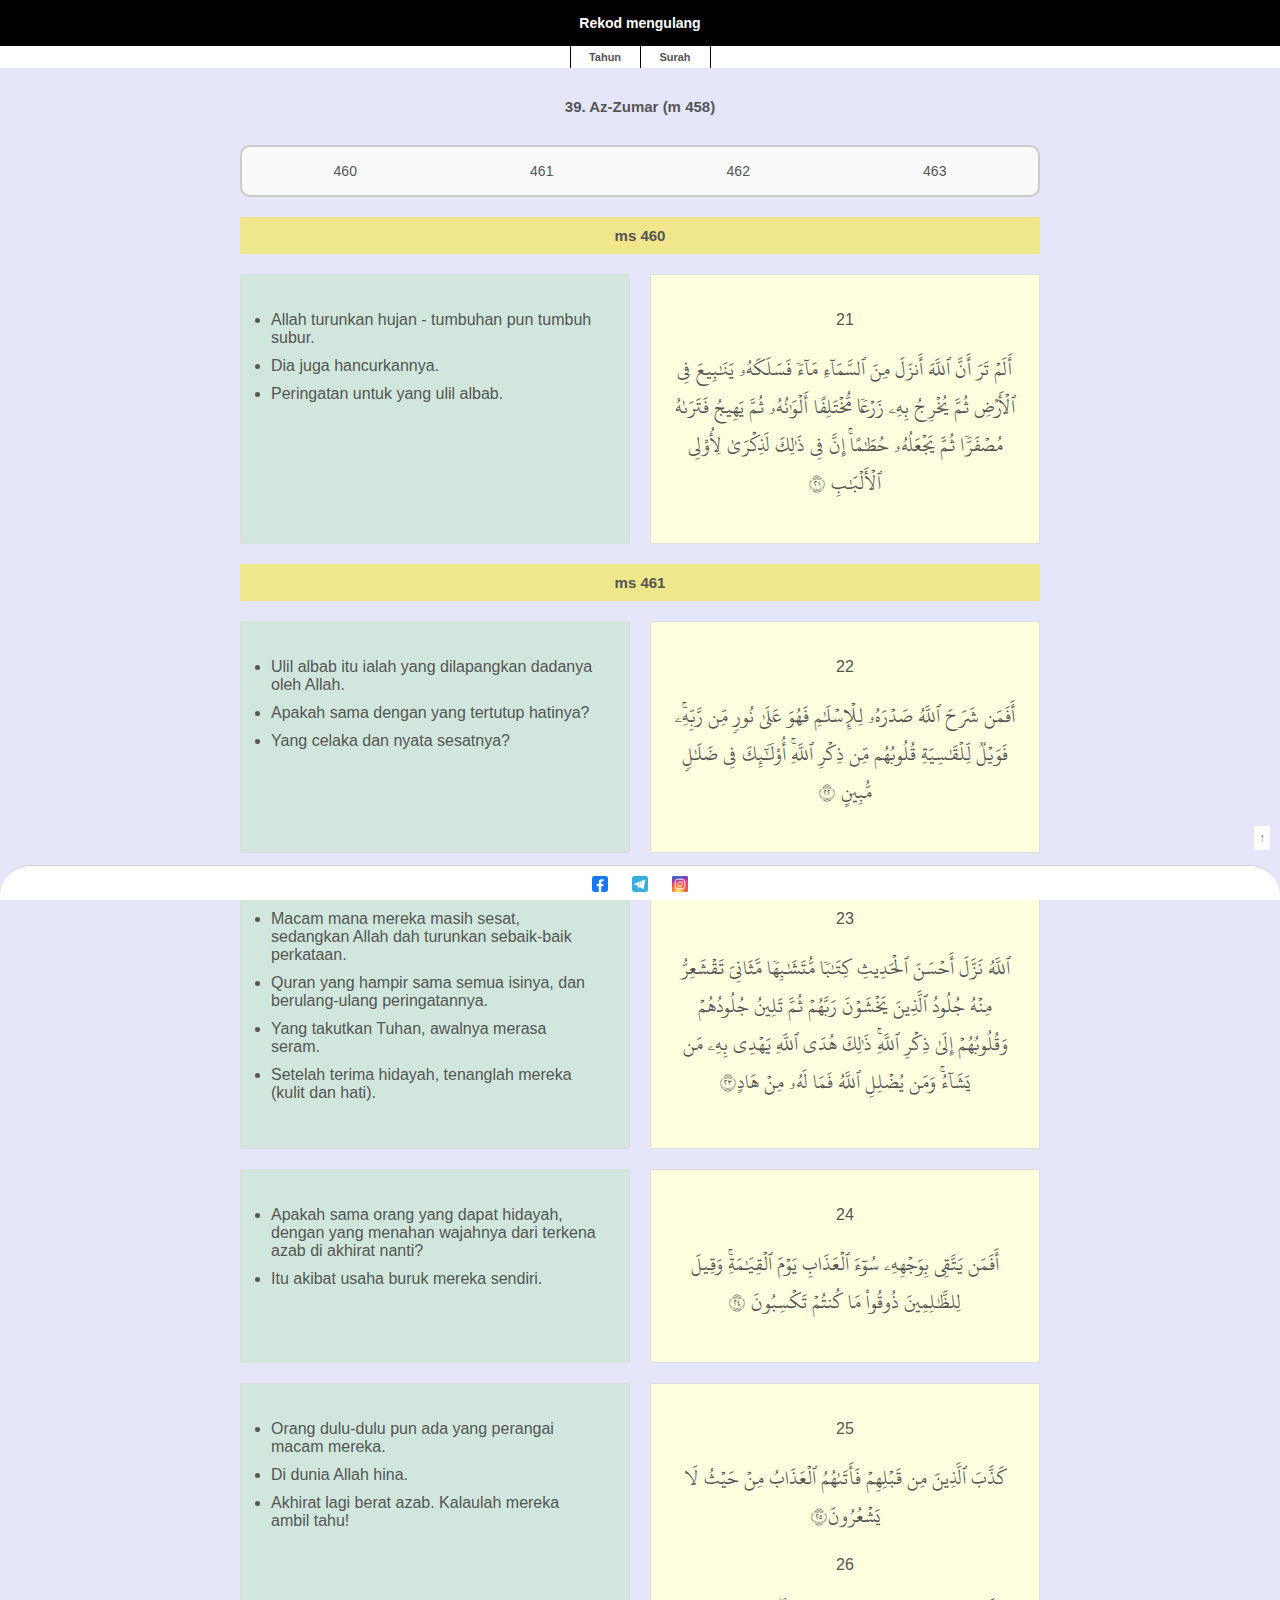
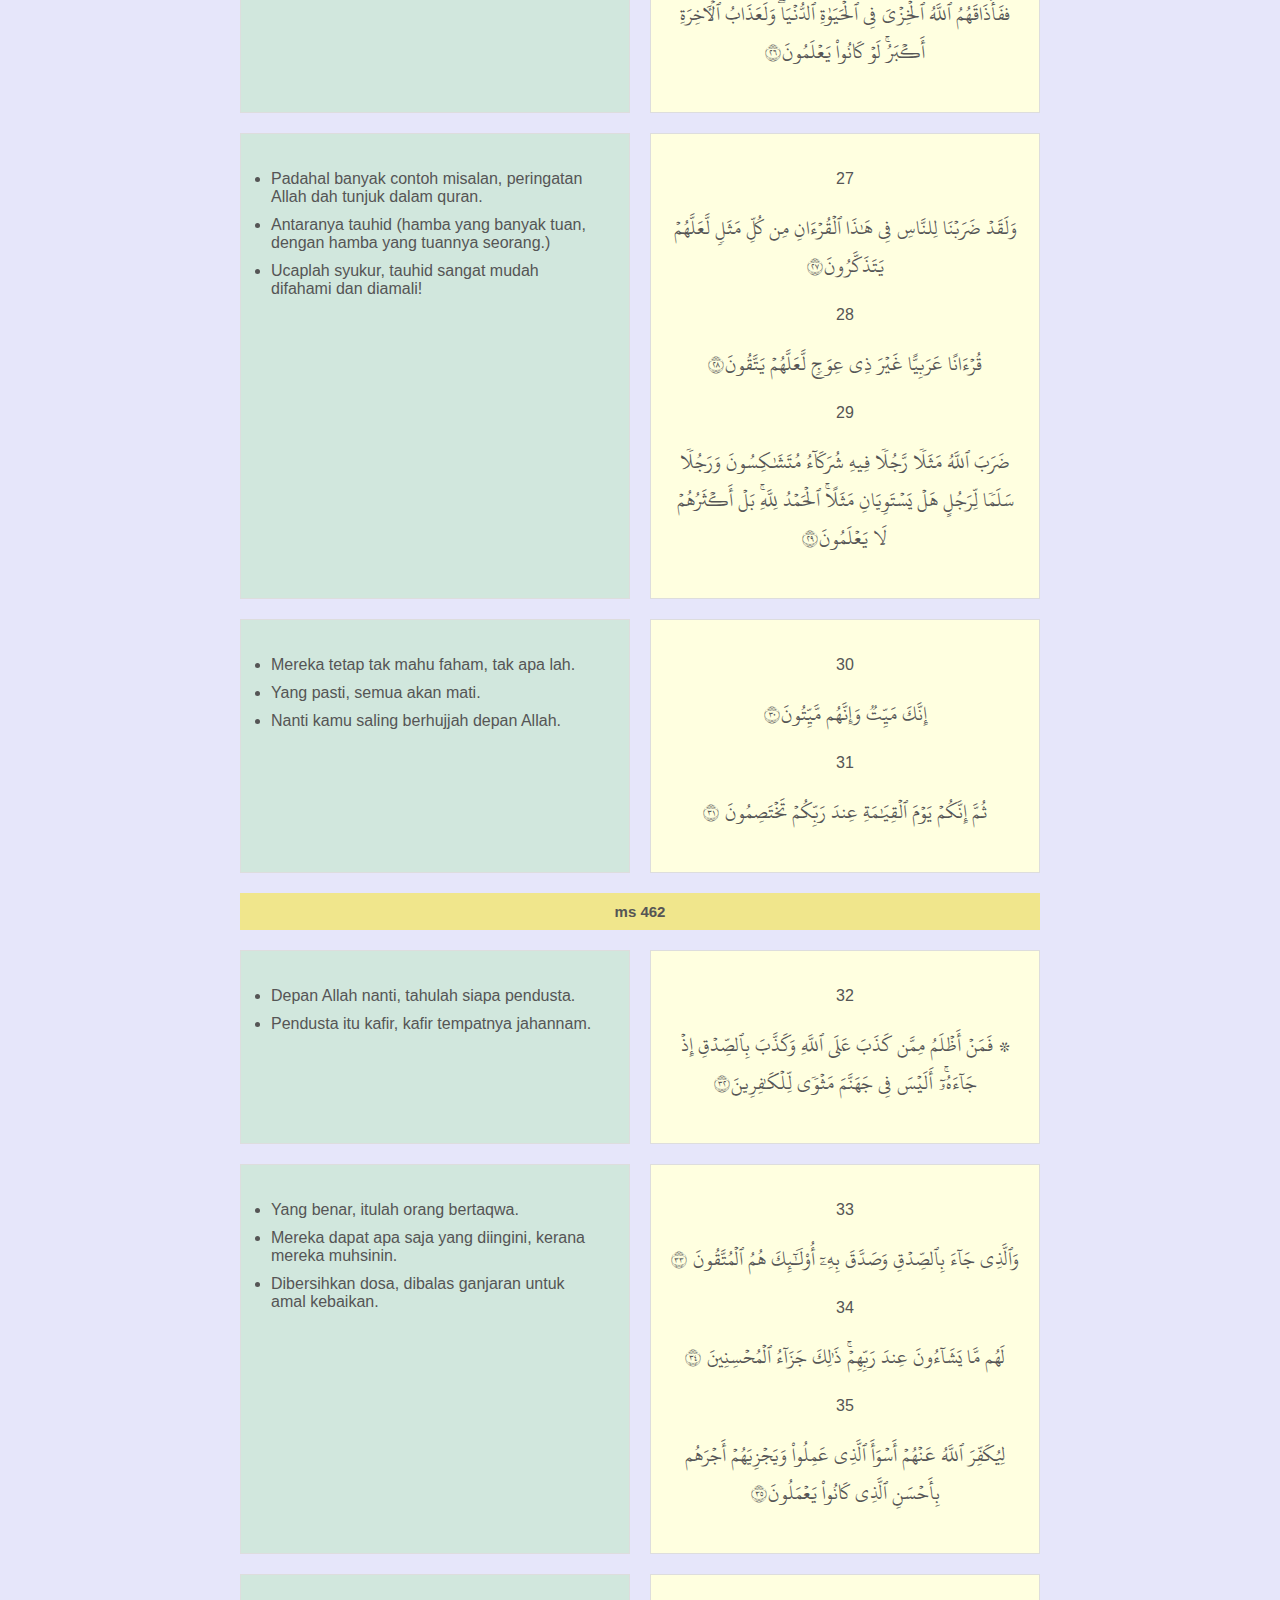
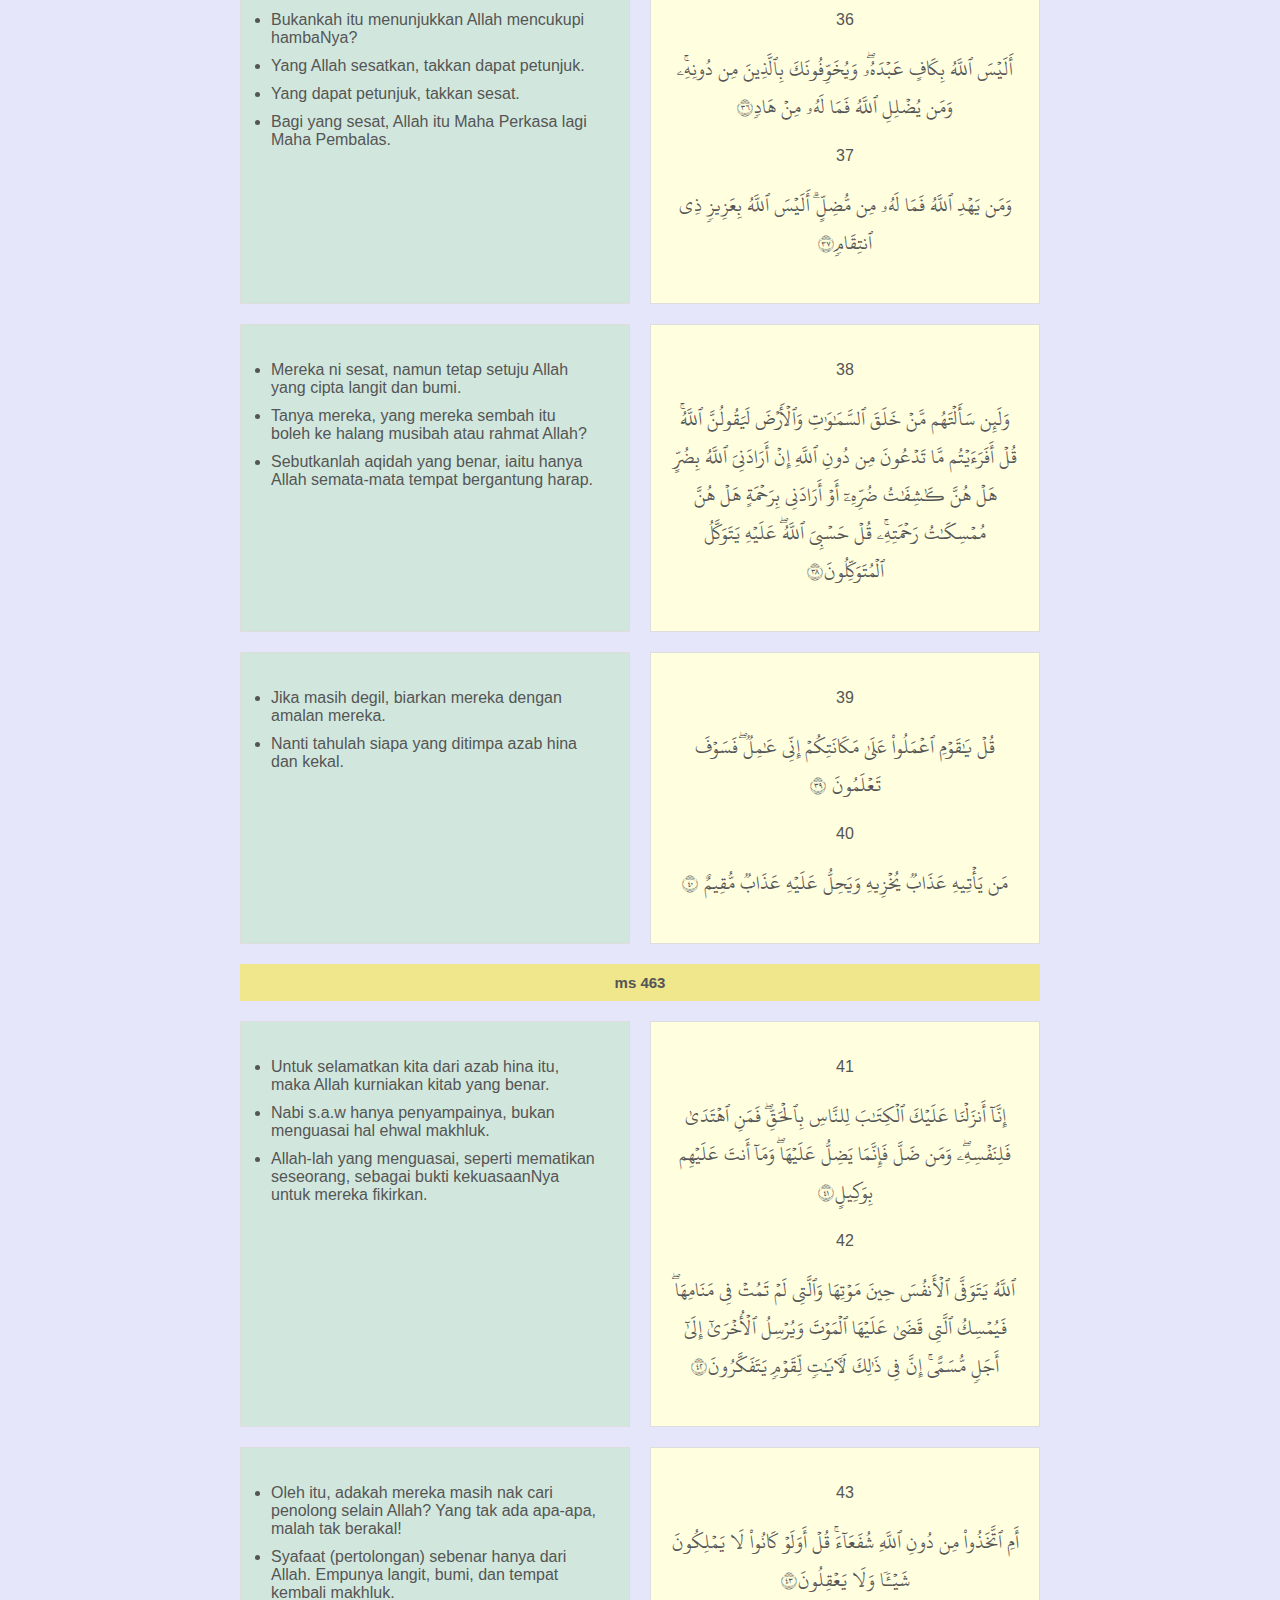
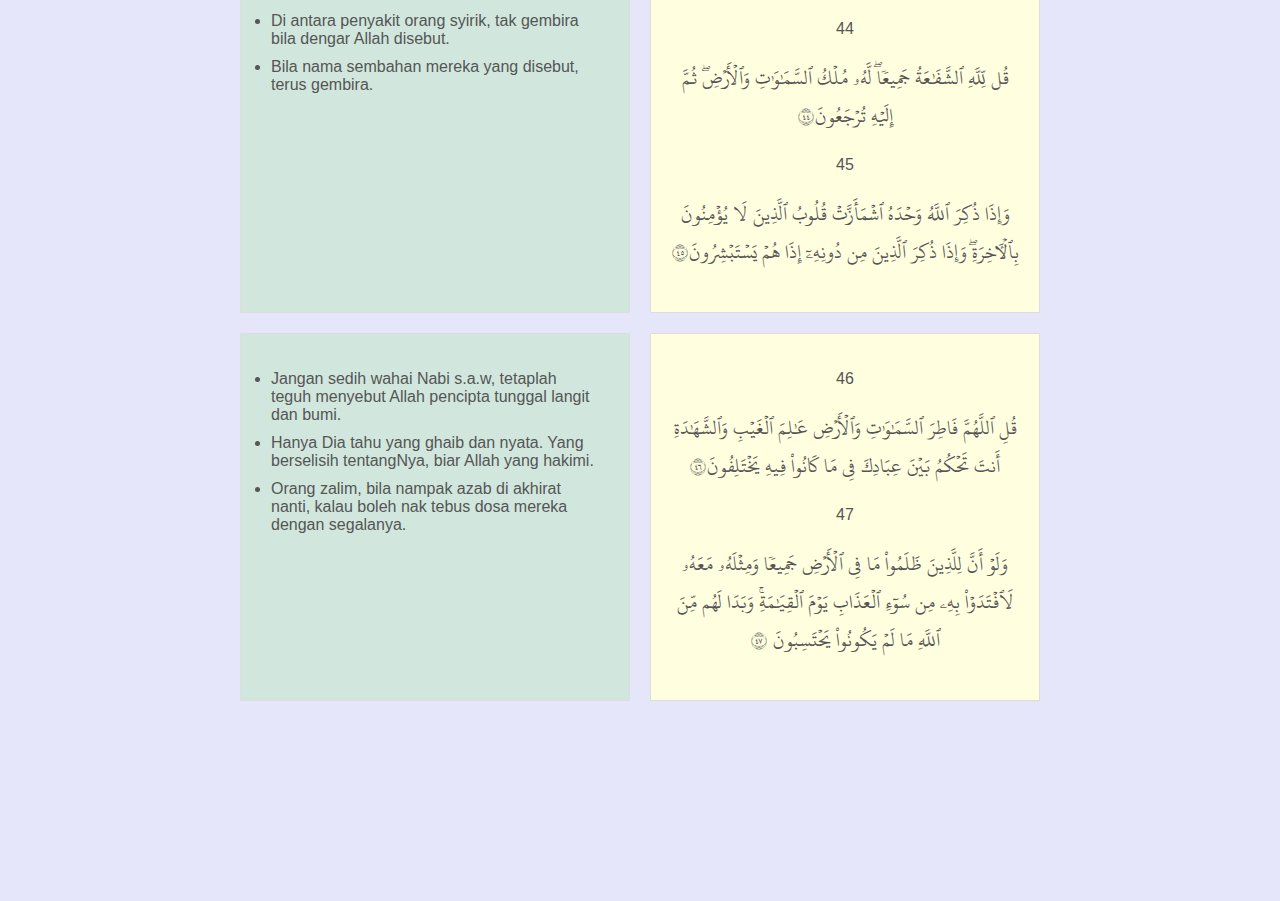
==== commit c8bf33b9: "a" ====
--- a/039.azzumar.html
+++ b/039.azzumar.html
@@ -15,8 +15,17 @@
 
 <main>
 <a class="name">39. Az-Zumar (m 458)</a>
-	
-	<a class="name bg1">ms 460</a>
+
+	<nav>
+      <ol>
+        <li><a href="#460">460</a></li>
+		<li><a href="#461">461</a></li>
+		<li><a href="#462">462</a></li>
+		<li><a href="#463">463</a></li>
+      </ol>
+    </nav>
+	
+	<a id="460" class="name bg1 target">ms 460</a>
 	
 	<div class="container-group">
 		<div class="container container1">
@@ -32,7 +41,7 @@
 		</div>
 	</div>
 	
-	<a class="name bg1">ms 461</a>
+	<a id="461" class="name bg1 target">ms 461</a>
 	
 	<div class="container-group">
 		<div class="container container1">
@@ -121,7 +130,7 @@
 		</div>
 	</div>
 	
-	<a class="name bg1">ms 462</a>
+	<a id="462" class="name bg1 target">ms 462</a>
 	
 	<div class="container-group">
 		<div class="container container1">
@@ -196,7 +205,7 @@
 		</div>
 	</div>
 	
-	<a class="name bg1">ms 463</a>
+	<a id="463" class="name bg1 target">ms 463</a>
 	
 	<div class="container-group">
 		<div class="container container1">
--- a/faham/style.css
+++ b/faham/style.css
@@ -26,6 +26,30 @@
 	flex-direction: column;
 	gap: 20px; /* Space between each container group */
 }
+
+nav {
+	border: 2px solid #ccc;
+	border-radius: 10px;
+	background-color: #f9f9f9;
+	}
+
+nav ol {
+	display: flex;
+	flex-wrap: wrap; /* Allows wrapping to a new line if space is limited */
+	list-style: none;
+	padding: 0 5px;
+	justify-content: space-around; /* Space evenly between items */
+	}
+
+nav ol li {
+	font-size: 14px;
+	padding-bottom: 0;
+	}
+	
+nav ol li a {
+	color: #555;
+	text-decoration: none;
+	}
 
 .name {
 	font-size: 15px;
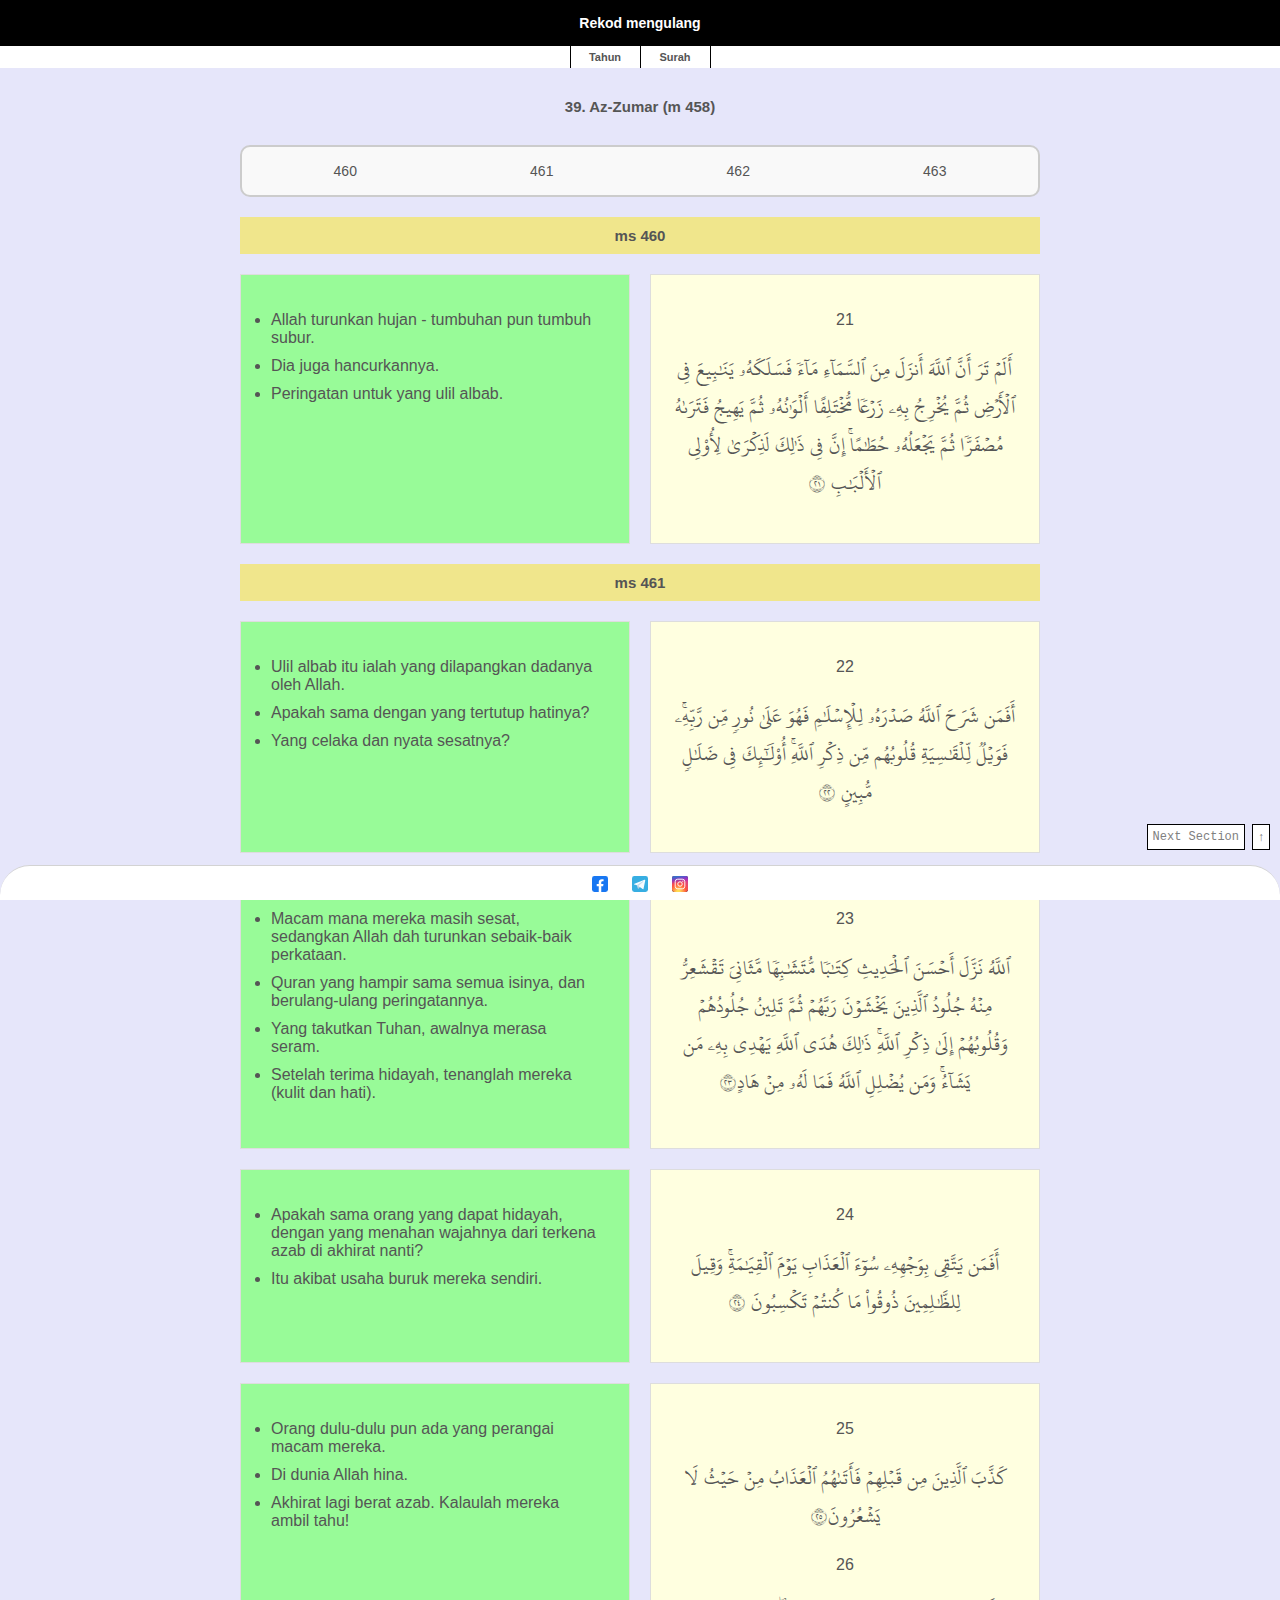
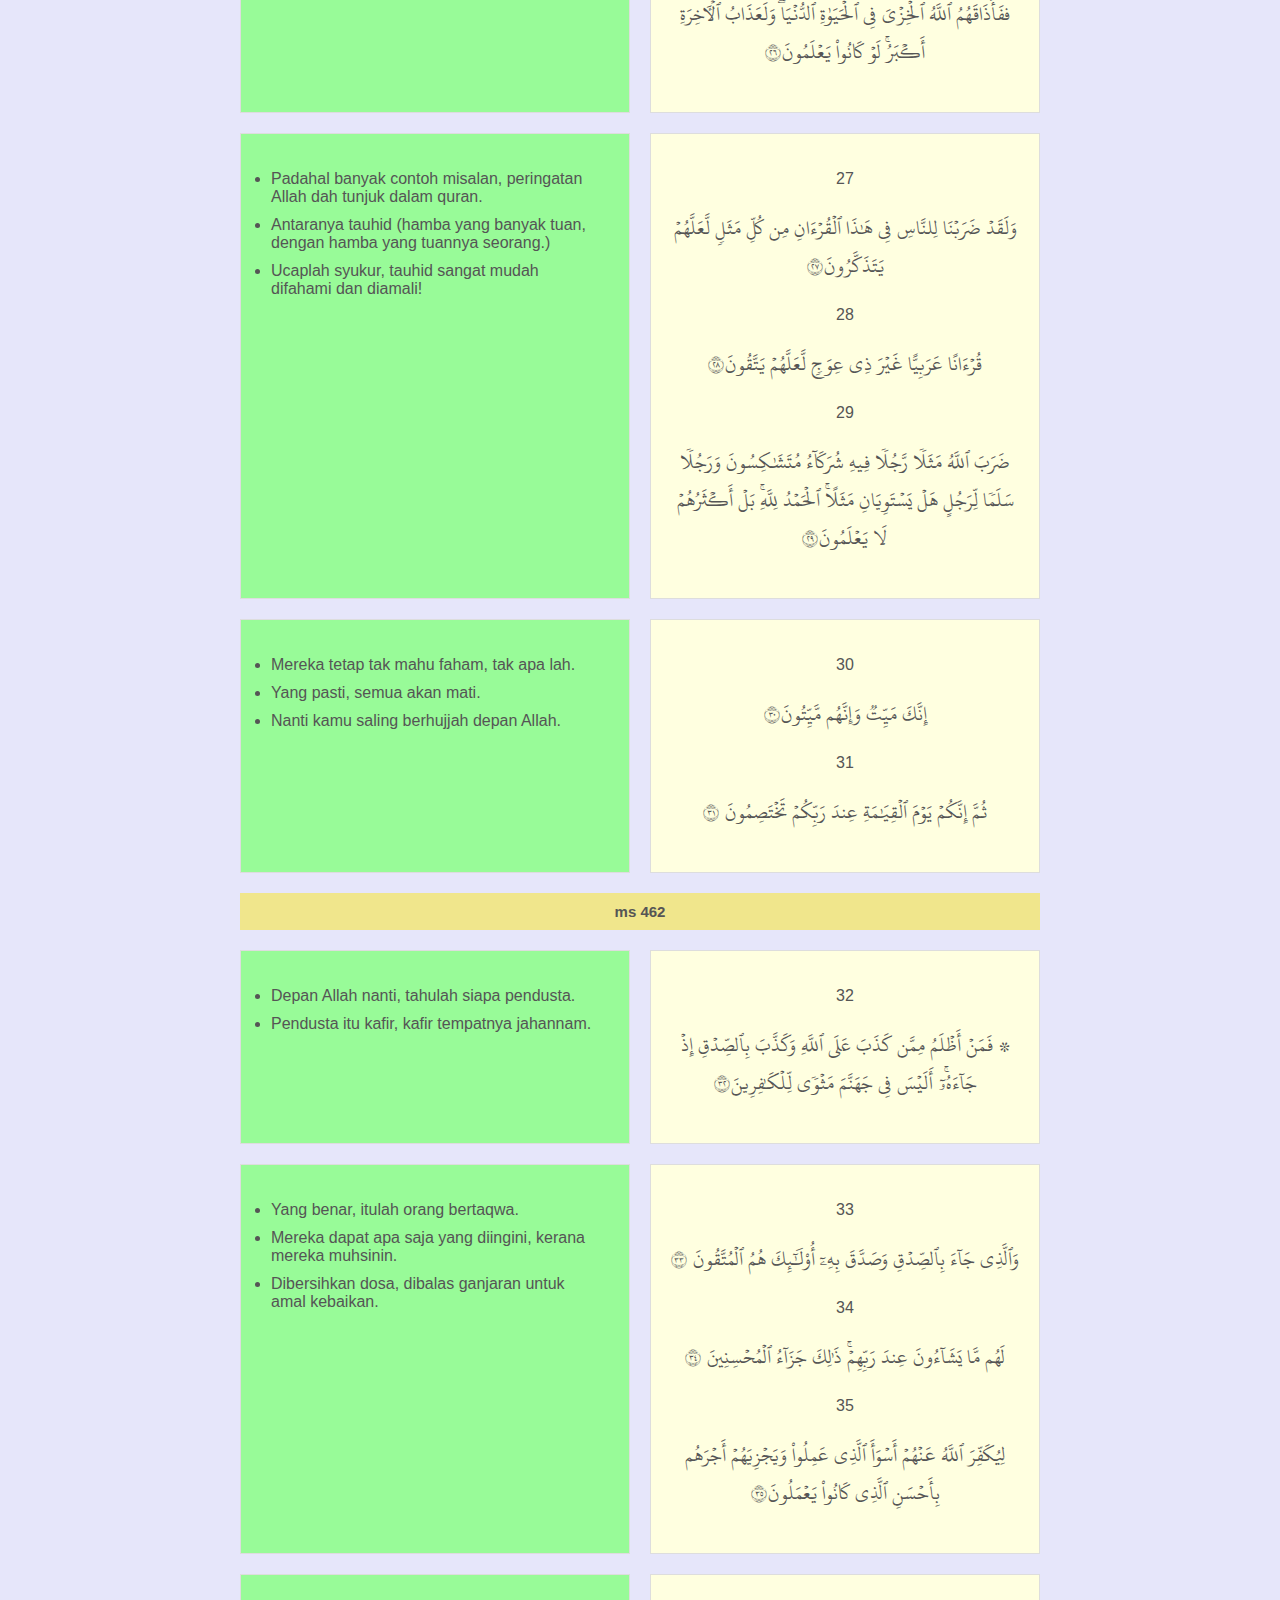
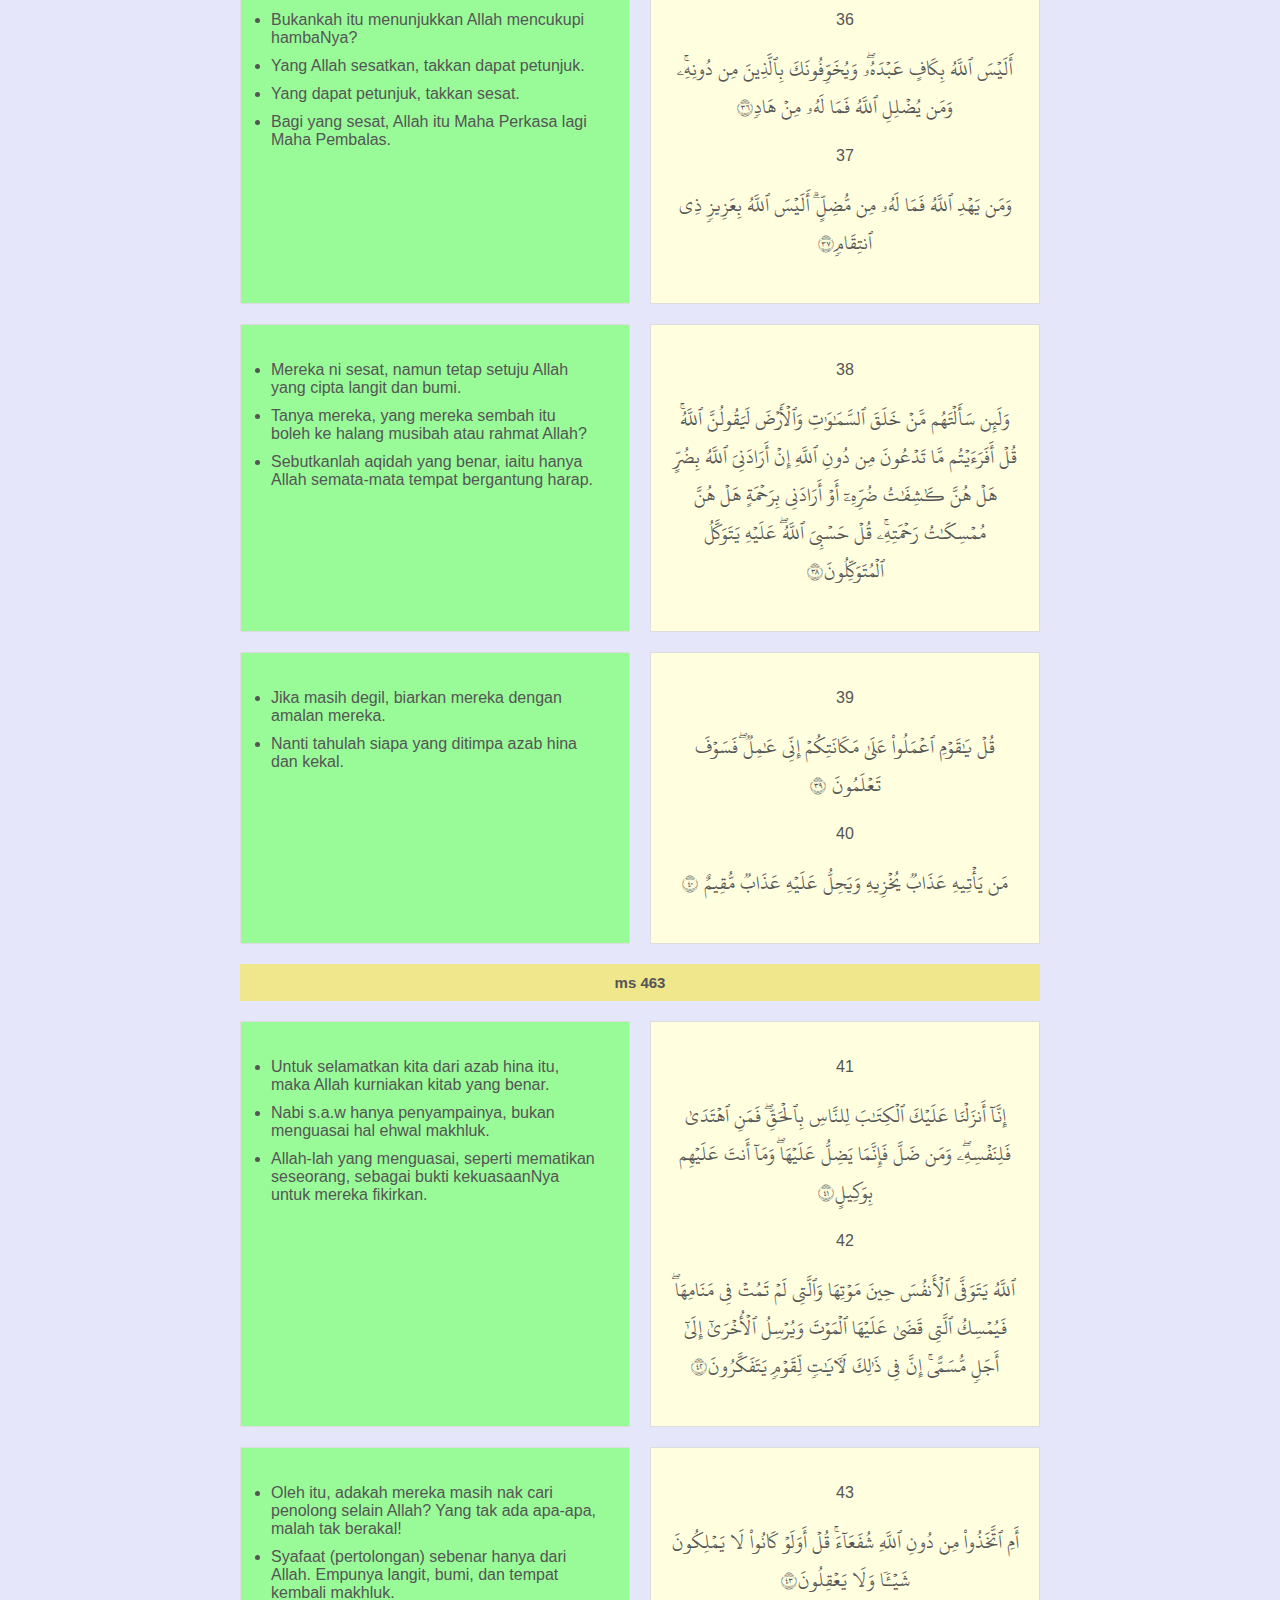
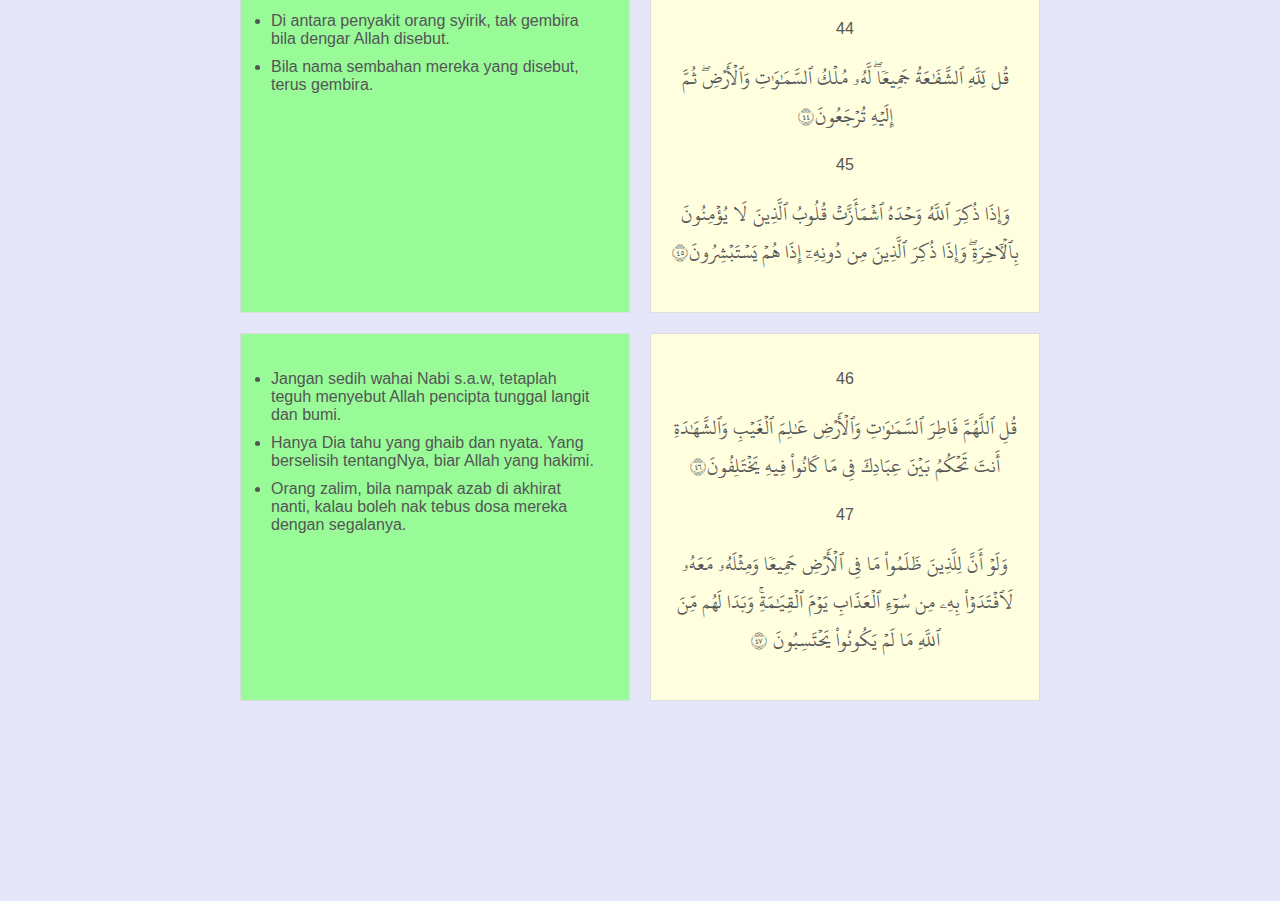
==== commit 53f00d57: "a" ====
--- a/039.azzumar.html
+++ b/039.azzumar.html
@@ -25,6 +25,8 @@
       </ol>
     </nav>
 	
+	<button id="nextButton" onclick="goToNextSection()">Next Section</button>
+	
 	<a id="460" class="name bg1 target">ms 460</a>
 	
 	<div class="container-group">
@@ -257,5 +259,40 @@
 	</div>
 </main>
 
+<script>
+  // Array of section IDs
+  const sections = ["460", "461", "462", "463"];
+  let lastPassedSectionIndex = 0; // Track the last scrolled-past section index
+
+  // Function to update the last passed section as the user scrolls
+  function updateLastPassedSection() {
+    for (let i = 0; i < sections.length; i++) {
+      const section = document.getElementById(sections[i]);
+      const rect = section.getBoundingClientRect();
+
+      // Update the last passed section if the top of the section is above the viewport
+      if (rect.top < window.innerHeight / 2) {
+        lastPassedSectionIndex = i;
+      }
+    }
+  }
+
+  // Event listener to track scrolling and update the last passed section
+  window.addEventListener('scroll', updateLastPassedSection);
+
+  // Function to go to the next section based on the last passed section
+  function goToNextSection() {
+    if (lastPassedSectionIndex < sections.length - 1) {
+      // Go to the next section if there is one
+      window.location.hash = `#${sections[lastPassedSectionIndex + 1]}`;
+      lastPassedSectionIndex++; // Update to the new section after navigation
+    } else {
+      // Loop back to the first section if on the last one
+      window.location.hash = `#${sections[0]}`;
+      lastPassedSectionIndex = 0;
+    }
+  }
+</script>
+
 </body>
 </html>
--- a/faham/style.css
+++ b/faham/style.css
@@ -77,7 +77,7 @@
 }
 
 .container1 {
-	background-color: #d1e7dd; /* Light green */
+	background-color: palegreen; /* Light green */
 	text-align: left;
 }
 
@@ -94,6 +94,23 @@
 	padding-bottom: 10px;
 }
 
+#nextButton {
+    position: fixed; /* Keeps the button in a fixed position */
+    bottom: 50px;    /* Position it 20px from the bottom */
+    right: 35px;     /* Position it 20px from the right */
+    padding: 5px 5px;
+    background-color: white; /* Button color */
+    color: grey;    /* Text color */
+    border: 1px solid black;
+    cursor: pointer;
+    font-size: 12px;
+	font-family: courier;
+}
+  
+#nextButton:hover {
+    background-color: lightgrey; /* Darker shade on hover */
+}
+
 @media (max-width: 600px) {
 	.container-group {
 		flex-direction: column;
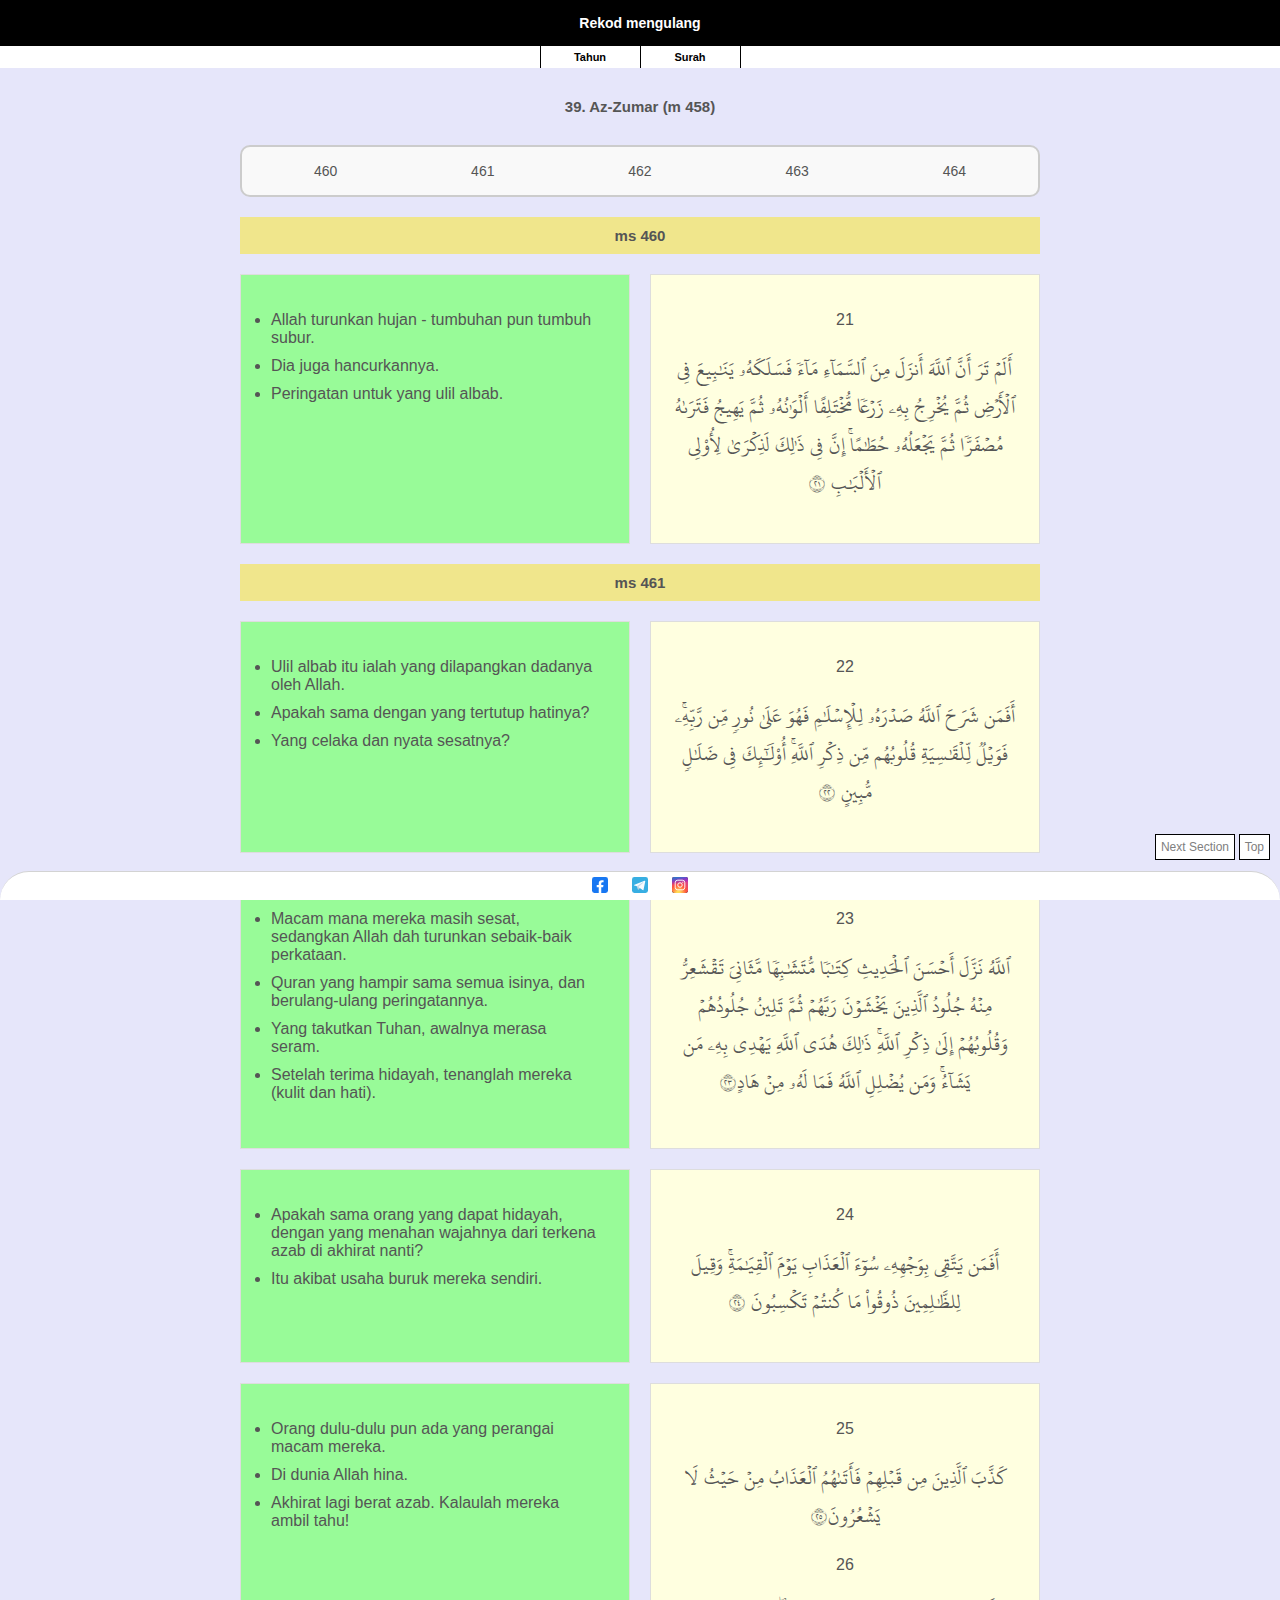
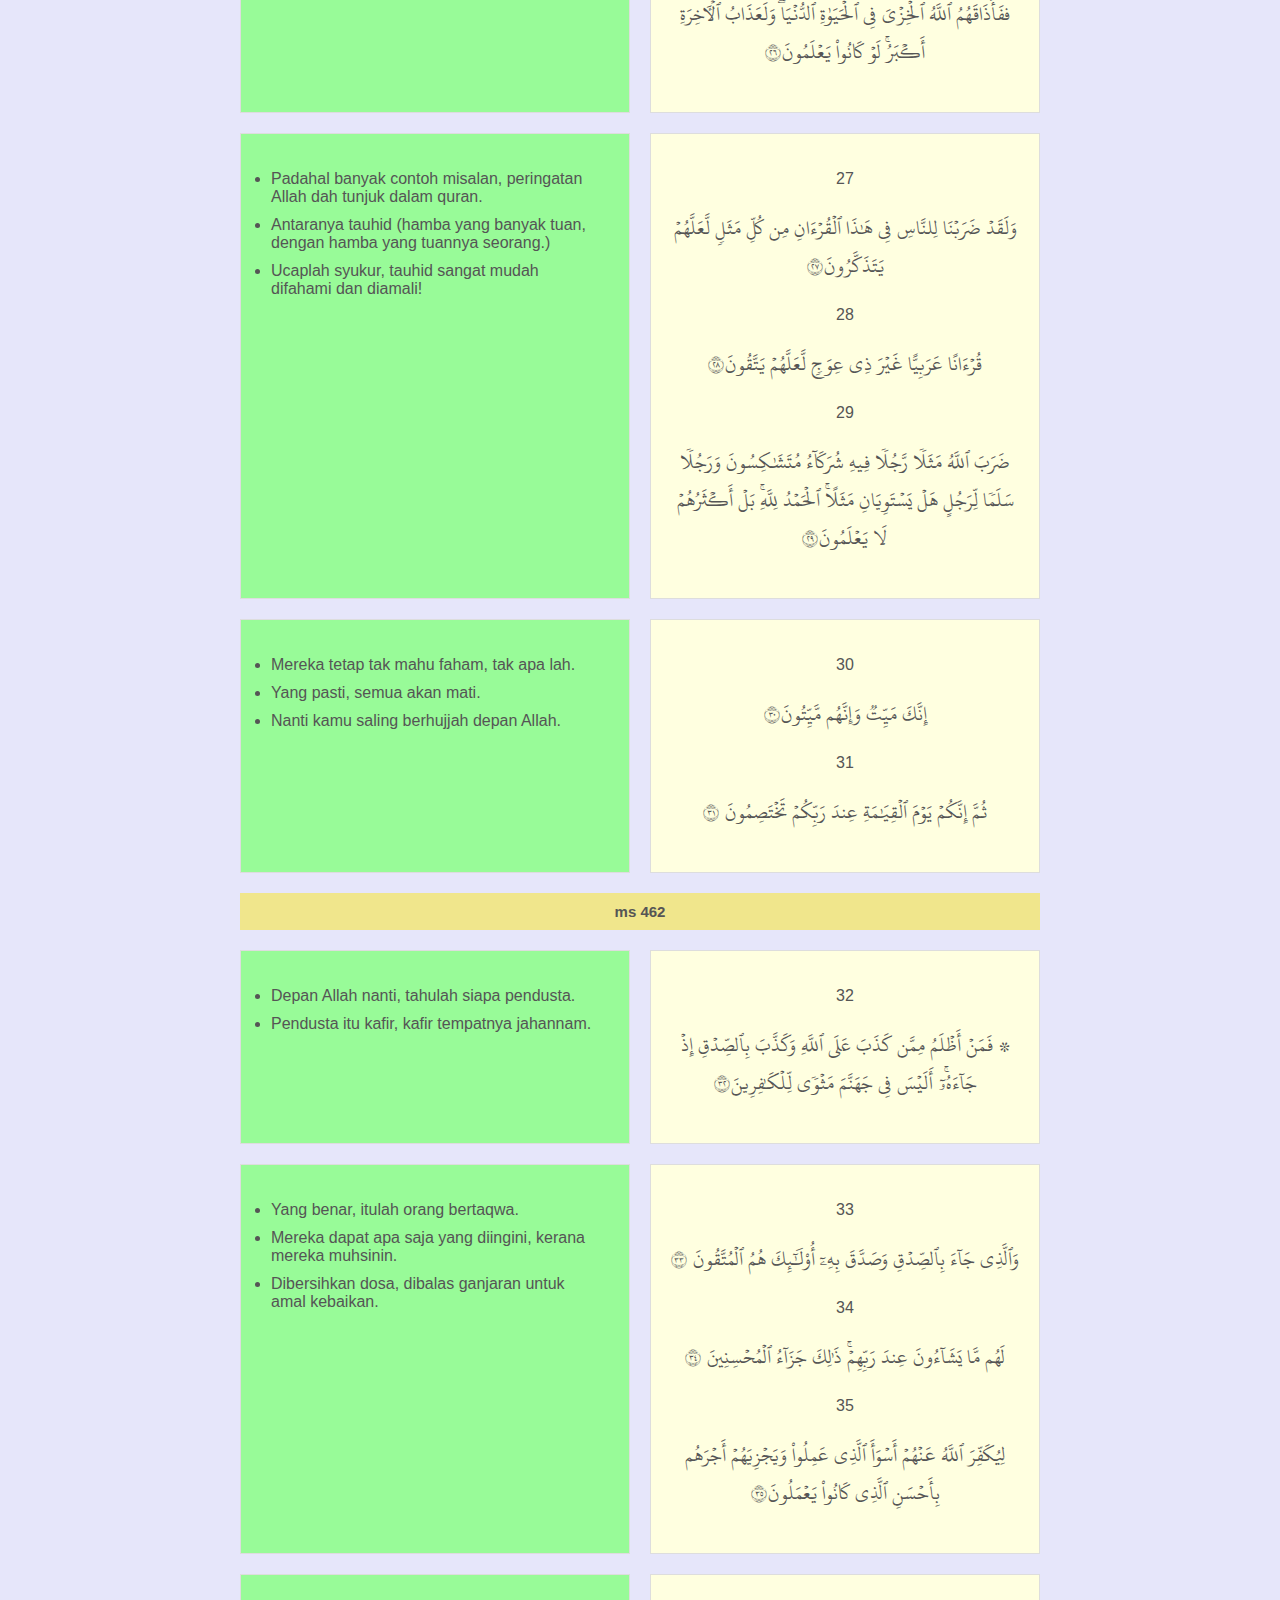
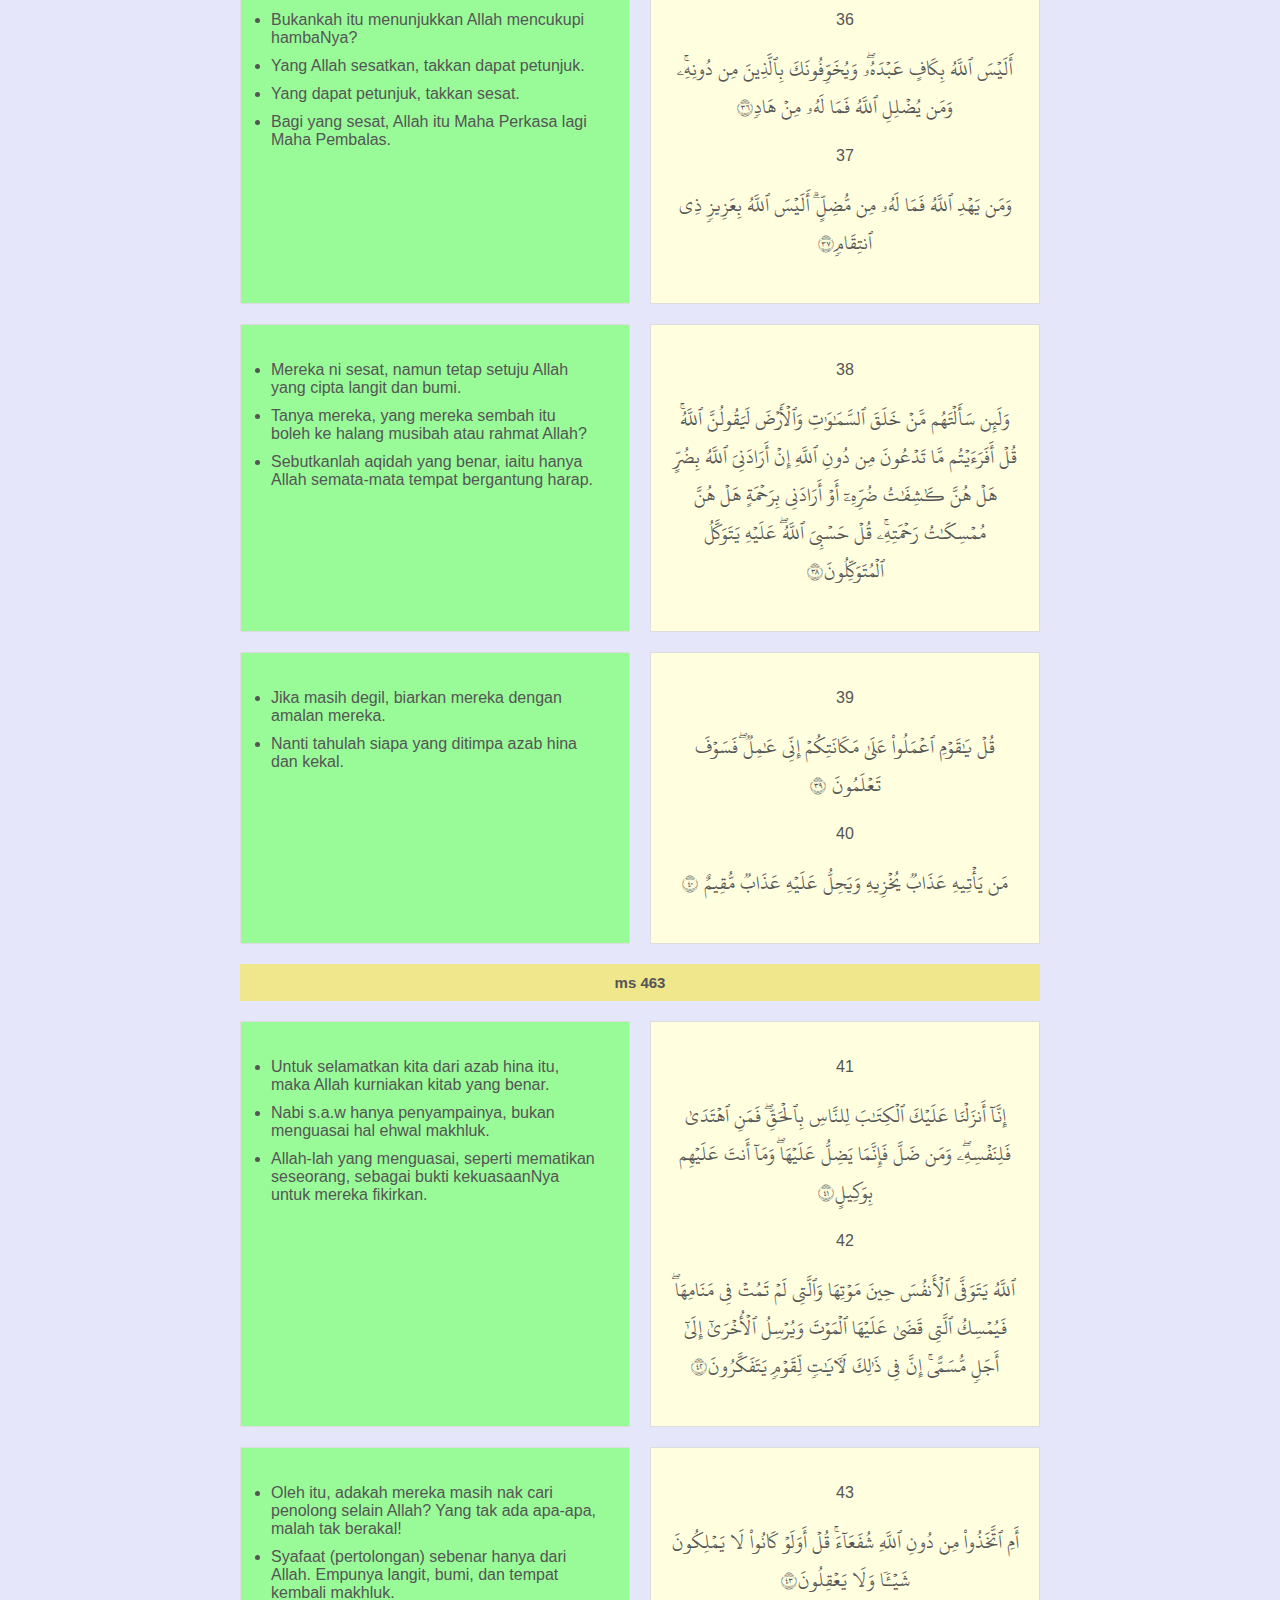
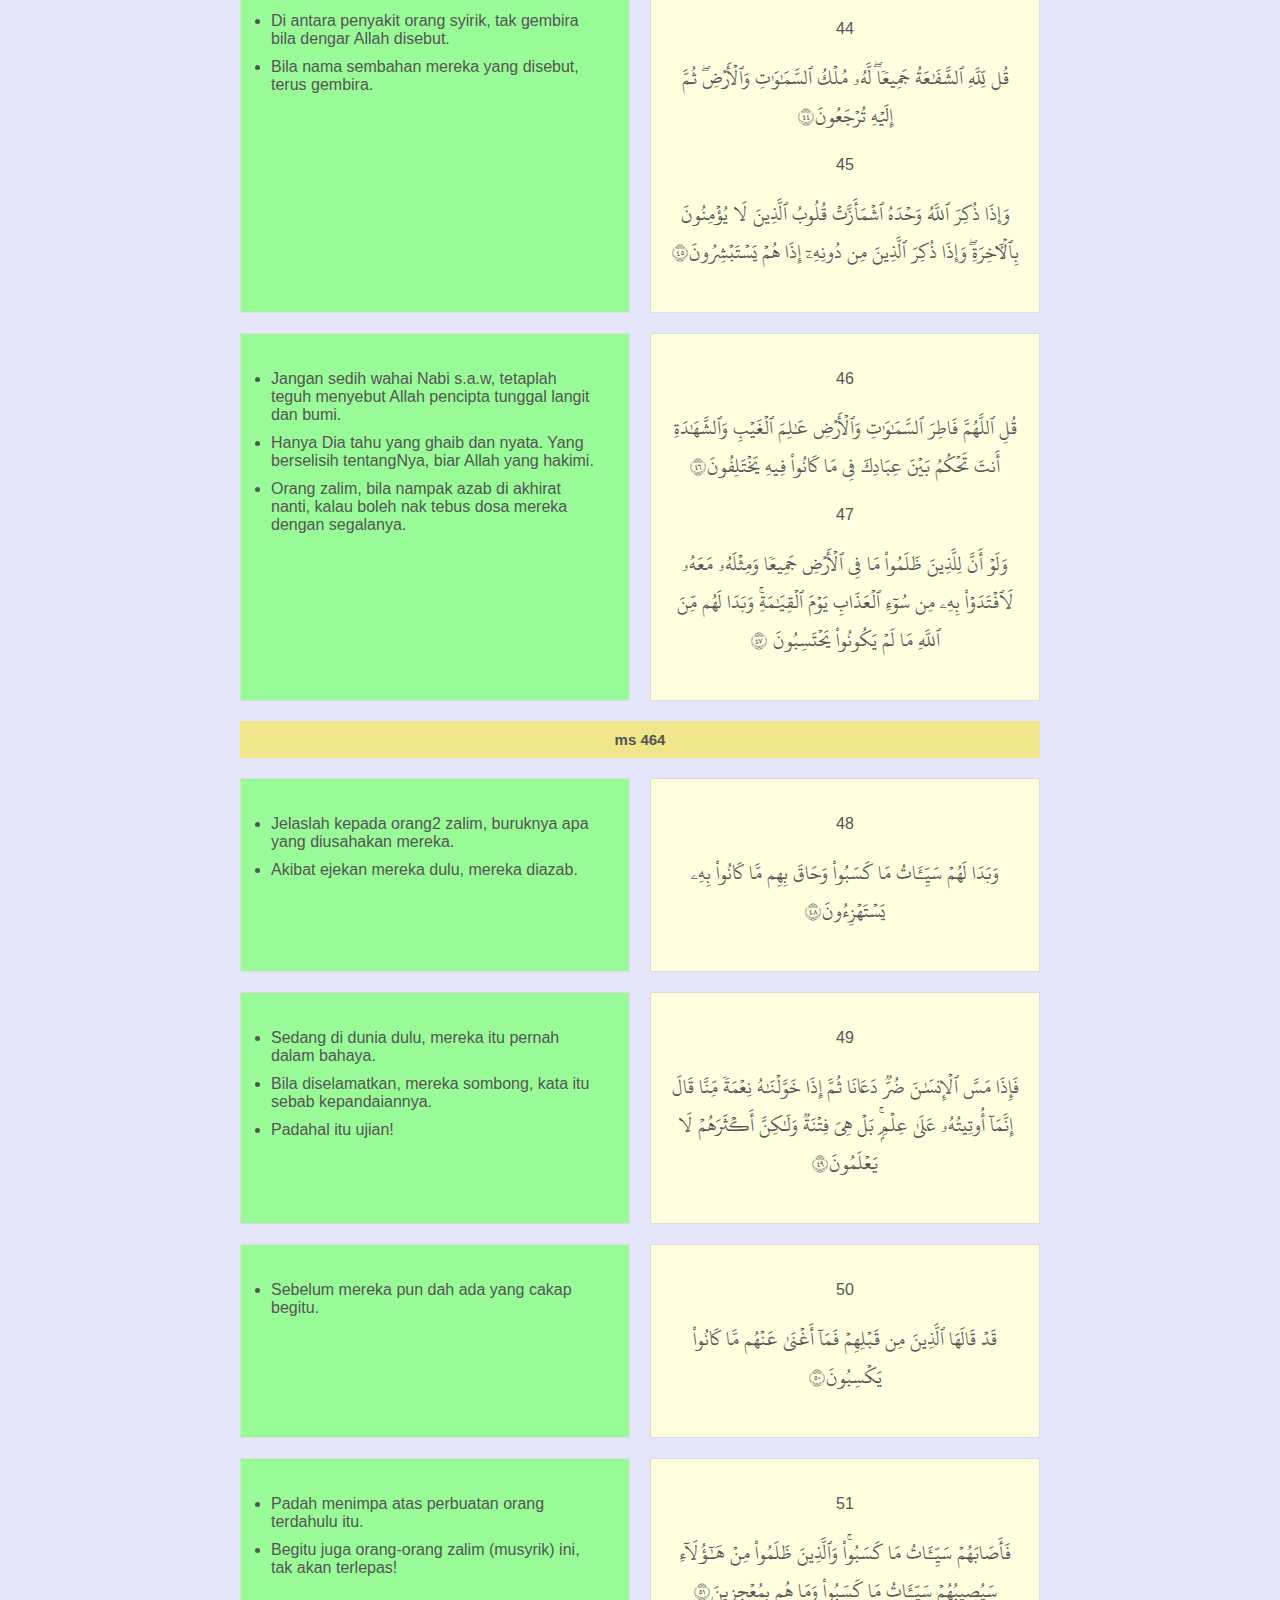
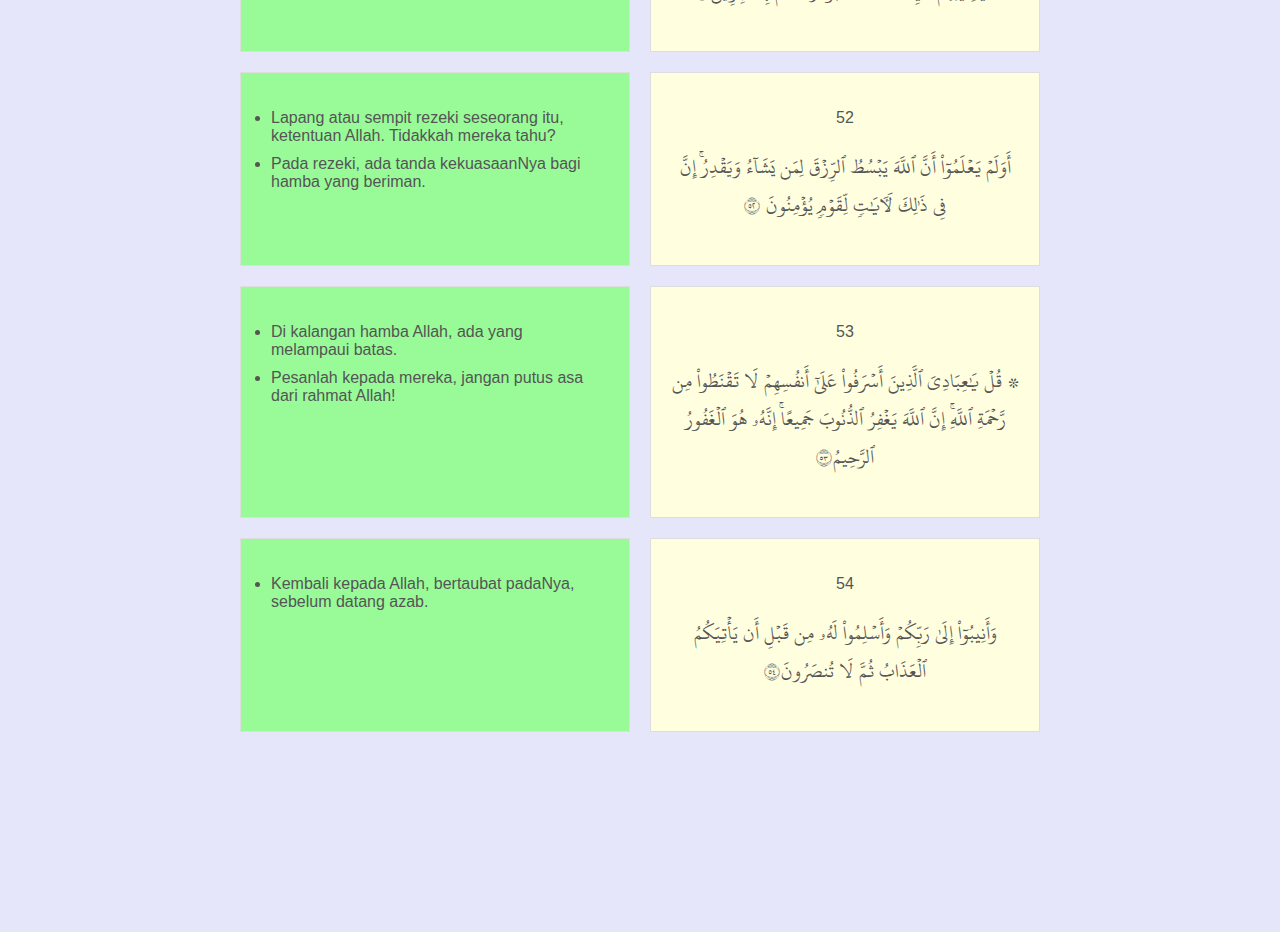
==== commit 5199584e: "Update 039.azzumar.html" ====
--- a/039.azzumar.html
+++ b/039.azzumar.html
@@ -22,6 +22,7 @@
 		<li><a href="#461">461</a></li>
 		<li><a href="#462">462</a></li>
 		<li><a href="#463">463</a></li>
+		<li><a href="#464">464</a></li>
       </ol>
     </nav>
 	
@@ -257,11 +258,103 @@
 			<p class="qur">وَلَوۡ أَنَّ لِلَّذِينَ ظَلَمُواْ مَا فِي ٱلۡأَرۡضِ جَمِيعٗا وَمِثۡلَهُۥ مَعَهُۥ لَٱفۡتَدَوۡاْ بِهِۦ مِن سُوٓءِ ٱلۡعَذَابِ يَوۡمَ ٱلۡقِيَٰمَةِۚ وَبَدَا لَهُم مِّنَ ٱللَّهِ مَا لَمۡ يَكُونُواْ يَحۡتَسِبُونَ ٤٧</p>
 		</div>
 	</div>
+	
+	<a id="464" class="name bg1 target">ms 464</a>
+	
+	<div class="container-group">
+		<div class="container container1">
+			<ul>
+			<li>Jelaslah kepada orang2 zalim, buruknya apa yang diusahakan mereka.</li>
+			<li>Akibat ejekan mereka dulu, mereka diazab.</li>
+			</ul>
+		</div>
+		<div class="container container2">
+			<p>48</p>
+			<p class="qur">وَبَدَا لَهُمۡ سَيِّـَٔاتُ مَا كَسَبُواْ وَحَاقَ بِهِم مَّا كَانُواْ بِهِۦ يَسۡتَهۡزِءُونَ٤٨</p>
+		</div>
+	</div>
+	
+	<div class="container-group">
+		<div class="container container1">
+			<ul>
+			<li>Sedang di dunia dulu, mereka itu pernah dalam bahaya.</li>
+			<li>Bila diselamatkan, mereka sombong, kata itu sebab kepandaiannya.</li>
+			<li>Padahal itu ujian!</li>
+			</ul>
+		</div>
+		<div class="container container2">
+			<p>49</p>
+			<p class="qur">فَإِذَا مَسَّ ٱلۡإِنسَٰنَ ضُرّٞ دَعَانَا ثُمَّ إِذَا خَوَّلۡنَٰهُ نِعۡمَةٗ مِّنَّا قَالَ إِنَّمَآ أُوتِيتُهُۥ عَلَىٰ عِلۡمِۭۚ بَلۡ هِيَ فِتۡنَةٞ وَلَٰكِنَّ أَكۡثَرَهُمۡ لَا يَعۡلَمُونَ٤٩</p>
+		</div>
+	</div>
+	
+	<div class="container-group">
+		<div class="container container1">
+			<ul>
+			<li>Sebelum mereka pun dah ada yang cakap begitu.</li>
+			</ul>
+		</div>
+		<div class="container container2">
+			<p>50</p>
+			<p class="qur">قَدۡ قَالَهَا ٱلَّذِينَ مِن قَبۡلِهِمۡ فَمَآ أَغۡنَىٰ عَنۡهُم مَّا كَانُواْ يَكۡسِبُونَ٥٠</p>
+		</div>
+	</div>
+	
+	<div class="container-group">
+		<div class="container container1">
+			<ul>
+			<li>Padah menimpa atas perbuatan orang terdahulu itu.</li>
+			<li>Begitu juga orang-orang zalim (musyrik) ini, tak akan terlepas!</li>
+			</ul>
+		</div>
+		<div class="container container2">
+			<p>51</p>
+			<p class="qur">فَأَصَابَهُمۡ سَيِّـَٔاتُ مَا كَسَبُواْۚ وَٱلَّذِينَ ظَلَمُواْ مِنۡ هَٰٓؤُلَآءِ سَيُصِيبُهُمۡ سَيِّـَٔاتُ مَا كَسَبُواْ وَمَا هُم بِمُعۡجِزِينَ٥١</p>
+		</div>
+	</div>
+	
+	<div class="container-group">
+		<div class="container container1">
+			<ul>
+			<li>Lapang atau sempit rezeki seseorang itu, ketentuan Allah. Tidakkah mereka tahu?</li>
+			<li>Pada rezeki, ada tanda kekuasaanNya bagi hamba yang beriman.</li>
+			</ul>
+		</div>
+		<div class="container container2">
+			<p>52</p>
+			<p class="qur">أَوَلَمۡ يَعۡلَمُوٓاْ أَنَّ ٱللَّهَ يَبۡسُطُ ٱلرِّزۡقَ لِمَن يَشَآءُ وَيَقۡدِرُۚ إِنَّ فِي ذَٰلِكَ لَأٓيَٰتٖ لِّقَوۡمٖ يُؤۡمِنُونَ ٥٢</p>
+		</div>
+	</div>
+	
+	<div class="container-group">
+		<div class="container container1">
+			<ul>
+			<li>Di kalangan hamba Allah, ada yang melampaui batas.</li>
+			<li>Pesanlah kepada mereka, jangan putus asa dari rahmat Allah!</li>
+			</ul>
+		</div>
+		<div class="container container2">
+			<p>53</p>
+			<p class="qur">۞ قُلۡ يَٰعِبَادِيَ ٱلَّذِينَ أَسۡرَفُواْ عَلَىٰٓ أَنفُسِهِمۡ لَا تَقۡنَطُواْ مِن رَّحۡمَةِ ٱللَّهِۚ إِنَّ ٱللَّهَ يَغۡفِرُ ٱلذُّنُوبَ جَمِيعًاۚ إِنَّهُۥ هُوَ ٱلۡغَفُورُ ٱلرَّحِيمُ٥٣</p>
+		</div>
+	</div>
+	
+	<div class="container-group">
+		<div class="container container1">
+			<ul>
+			<li>Kembali kepada Allah, bertaubat padaNya, sebelum datang azab.</li>
+			</ul>
+		</div>
+		<div class="container container2">
+			<p>54</p>
+			<p class="qur">وَأَنِيبُوٓاْ إِلَىٰ رَبِّكُمۡ وَأَسۡلِمُواْ لَهُۥ مِن قَبۡلِ أَن يَأۡتِيَكُمُ ٱلۡعَذَابُ ثُمَّ لَا تُنصَرُونَ٥٤</p>
+		</div>
+	</div>
 </main>
 
 <script>
   // Array of section IDs
-  const sections = ["460", "461", "462", "463"];
+  const sections = ["460", "461", "462", "463", "464"];
   let lastPassedSectionIndex = 0; // Track the last scrolled-past section index
 
   // Function to update the last passed section as the user scrolls
--- a/faham/style.css
+++ b/faham/style.css
@@ -96,20 +96,20 @@
 
 #nextButton {
     position: fixed; /* Keeps the button in a fixed position */
-    bottom: 50px;    /* Position it 20px from the bottom */
-    right: 35px;     /* Position it 20px from the right */
+    bottom: 40px;    /* Position it 20px from the bottom */
+    right: 45px;     /* Position it 20px from the right */
     padding: 5px 5px;
     background-color: white; /* Button color */
     color: grey;    /* Text color */
     border: 1px solid black;
     cursor: pointer;
     font-size: 12px;
-	font-family: courier;
 }
-  
-#nextButton:hover {
-    background-color: lightgrey; /* Darker shade on hover */
-}
+
+#nextButton:active {
+		color: white;
+		background-color: black;
+	}
 
 @media (max-width: 600px) {
 	.container-group {
